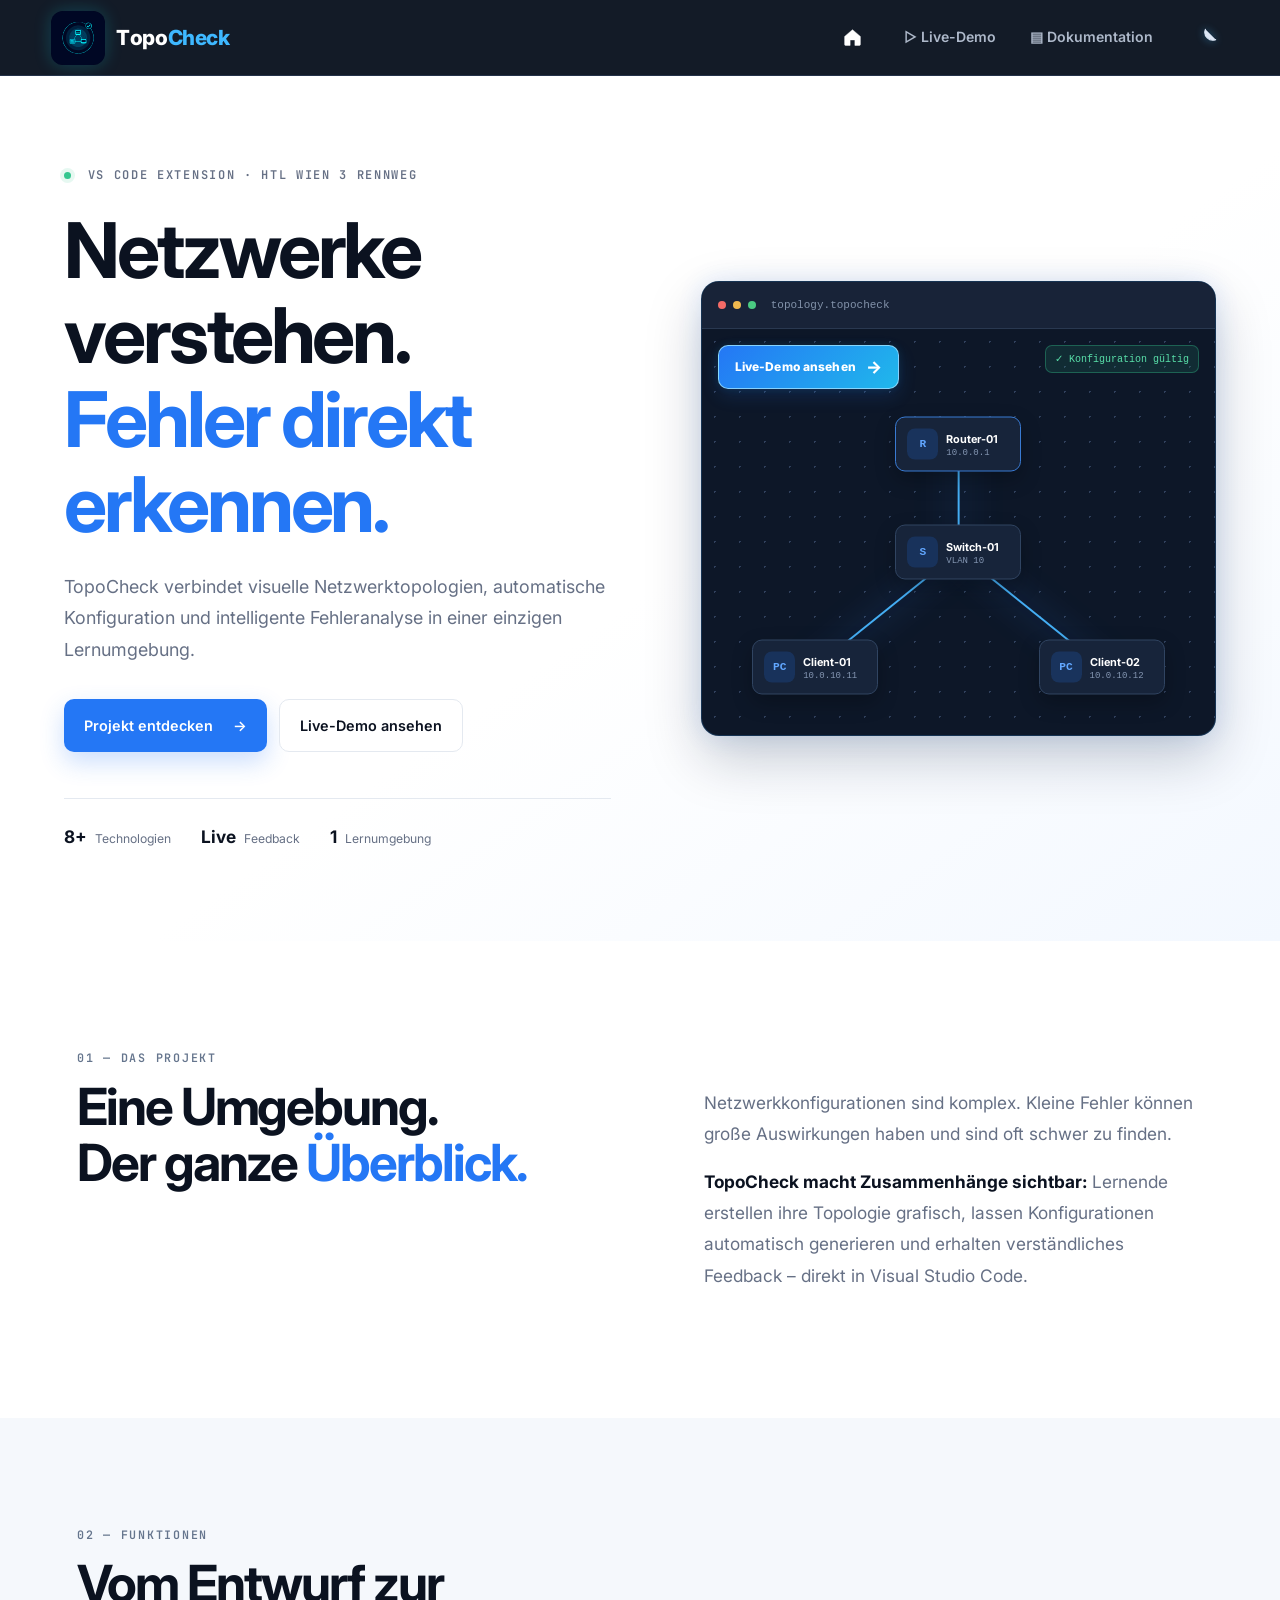
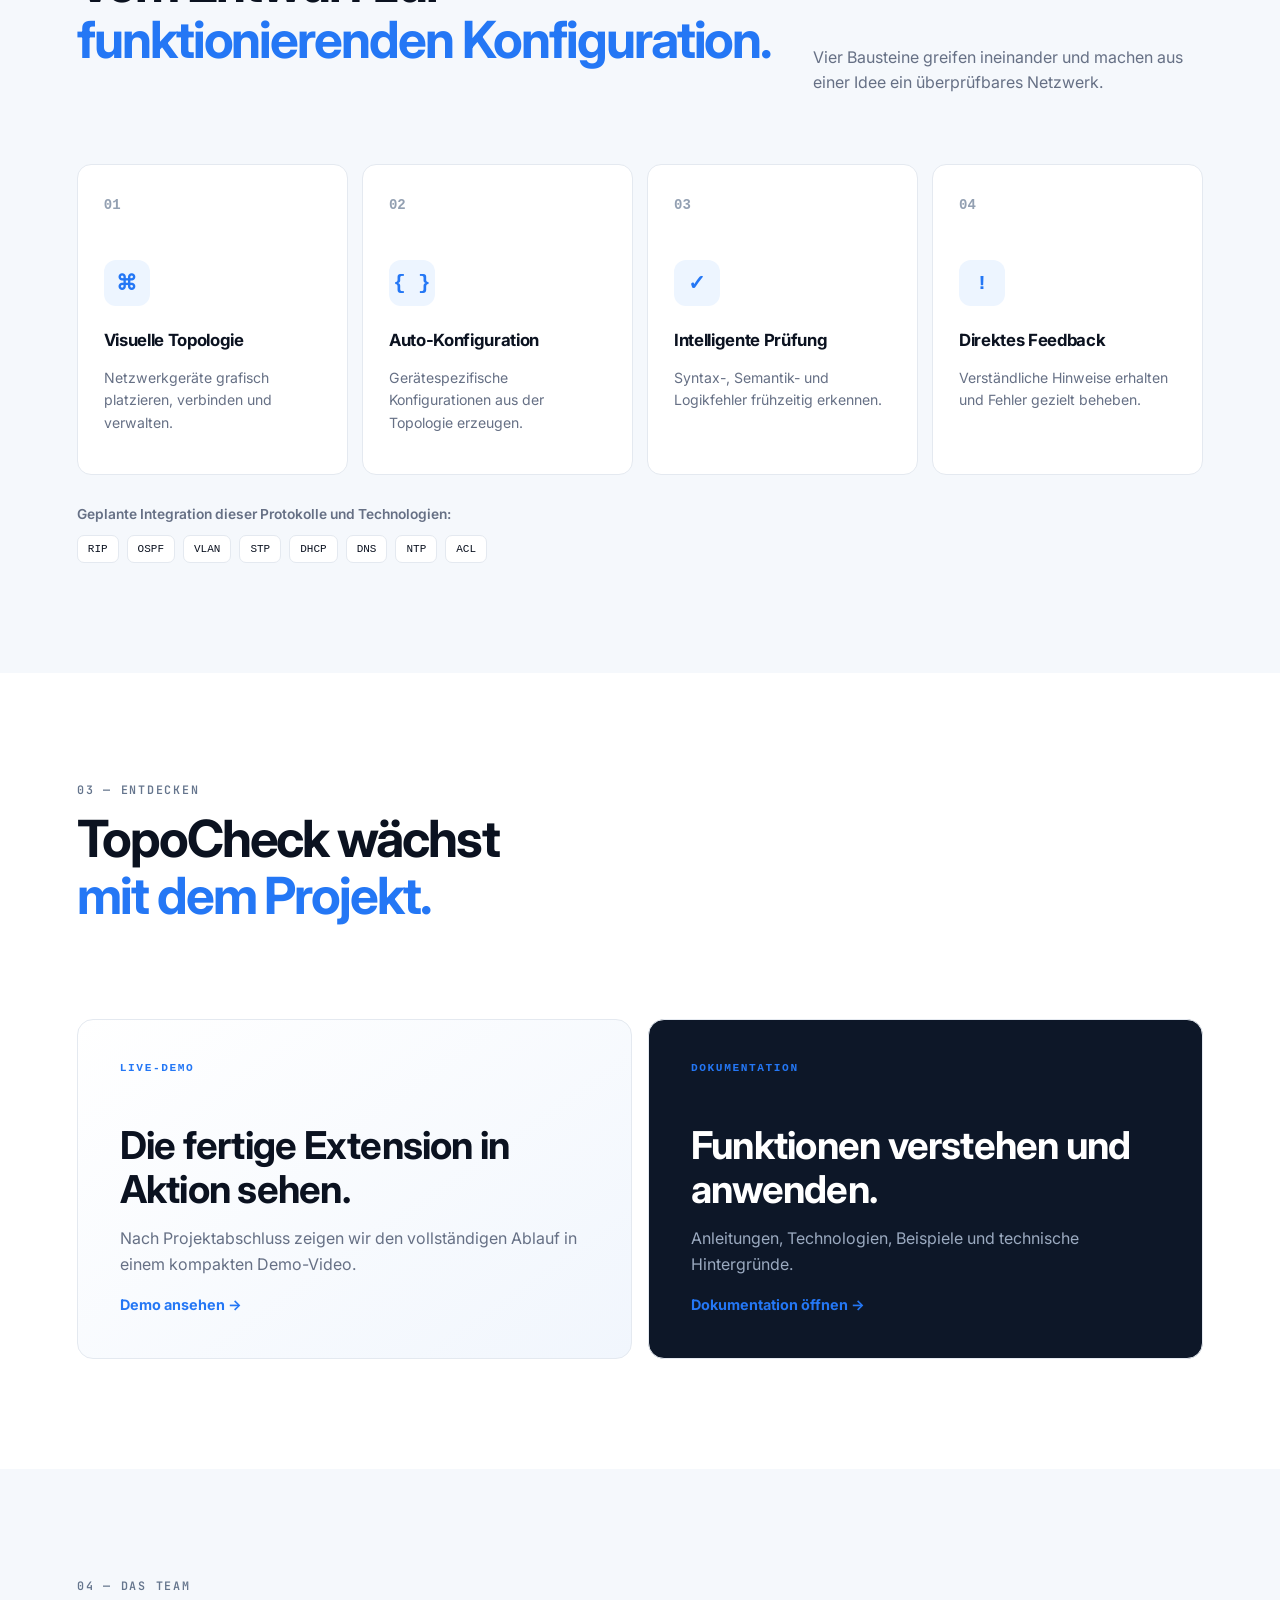
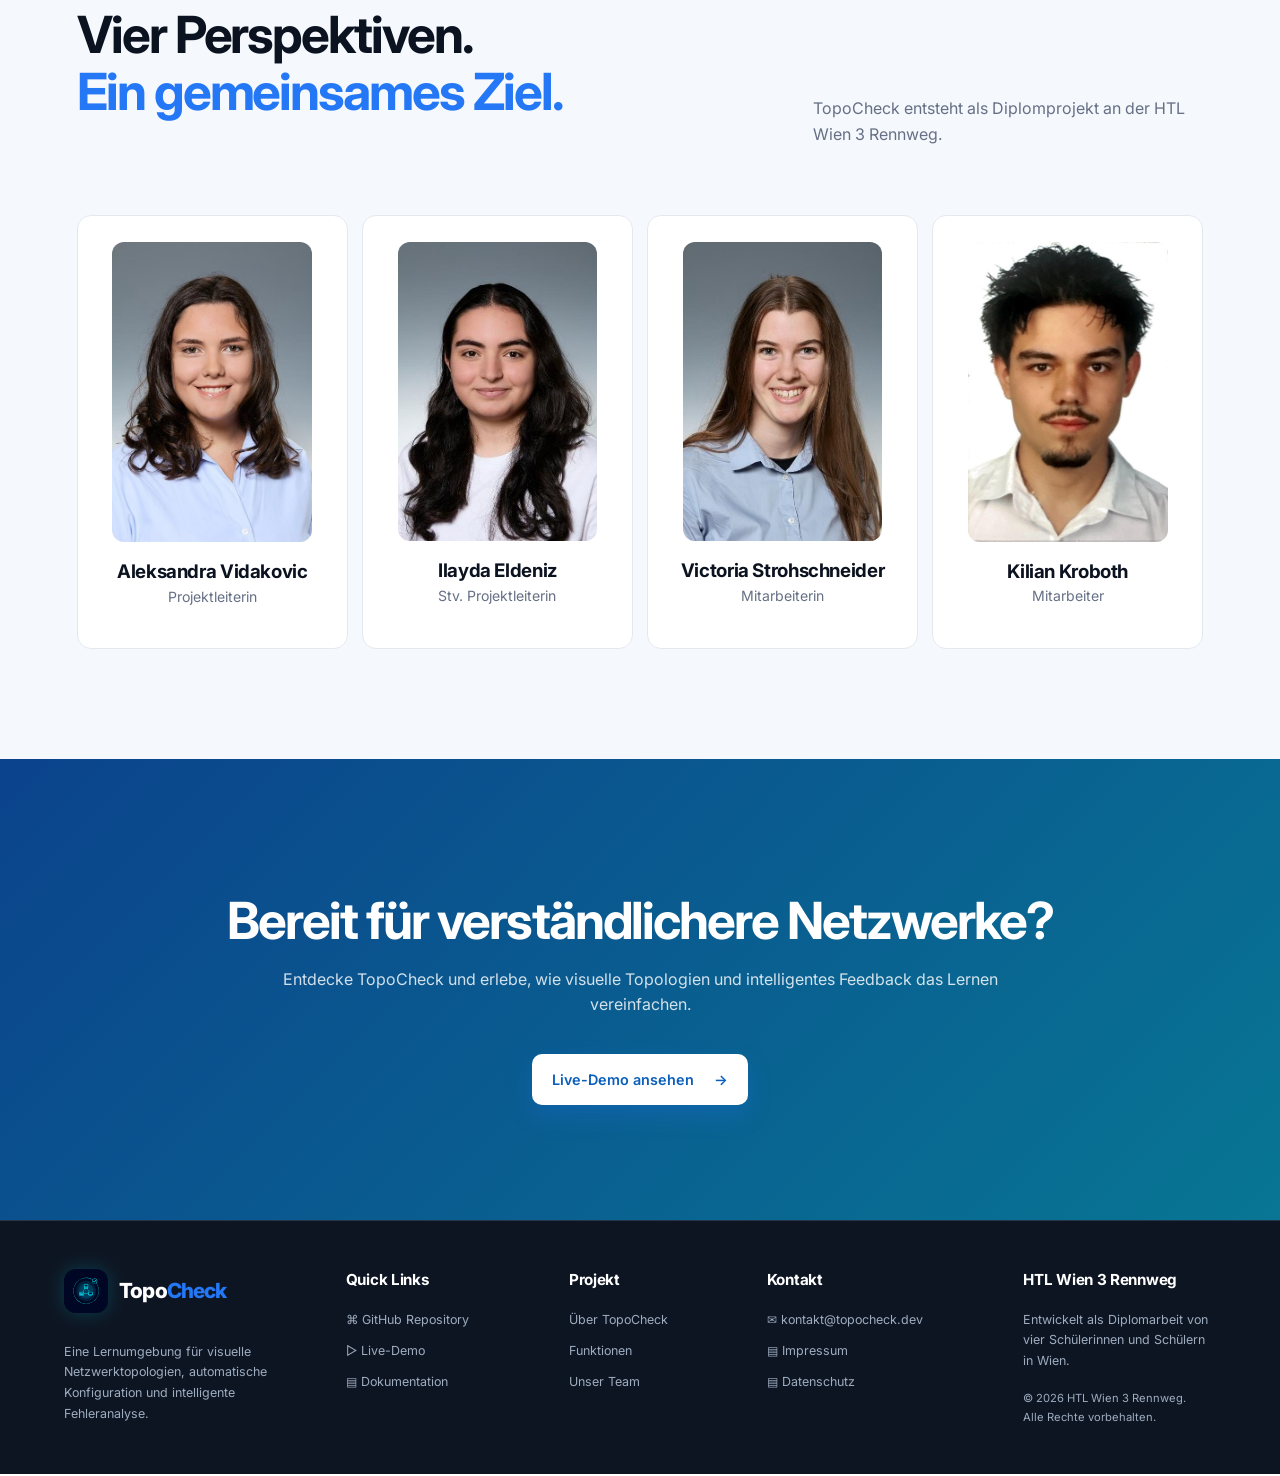
==== index.html @ 133012dd "Fix live demo text and page layout" ====
<!doctype html>
<html lang="de">

<head>
    <meta charset="utf-8">

    <meta name="viewport" content="width=device-width, initial-scale=1">

    <meta name="description"
        content="TopoCheck verbindet visuelle Netzwerktopologien, automatische Konfiguration und intelligente Fehleranalyse.">

    <title>TopoCheck | Netzwerke verstehen</title>

    <link rel="icon" href="assets/images/logo/TopoCheck_Logo_mitHintergrund.svg" type="image/svg+xml">

    <!-- Schriftarten -->
    <link rel="preconnect" href="https://fonts.googleapis.com">

    <link rel="preconnect" href="https://fonts.gstatic.com" crossorigin>

    <link
        href="https://fonts.googleapis.com/css2?family=Inter:wght@400;500;600;700;800&family=JetBrains+Mono:wght@400;500;600&display=swap"
        rel="stylesheet">

    <!-- Stylesheets -->
    <link rel="stylesheet" href="assets/css/base.css?v=20260817-5">

    <link rel="stylesheet" href="assets/css/components.css?v=20260817-3">

    <link rel="stylesheet" href="assets/css/home.css?v=20260817-18">

    <link rel="stylesheet" href="assets/css/animations.css?v=20260816-4">

    <link rel="stylesheet" href="assets/css/responsive.css?v=20260816-3">

    <!-- JavaScript -->
    <script src="assets/js/main.js?v=20260817-3" defer></script>

    <script src="assets/js/animations.js" defer></script>
</head>

<body>
    <header class="site-header"><a class="brand" href="./" aria-label="TopoCheck Startseite"><img
                class="brand-logo" src="assets/images/logo/TopoCheck_Logo_mitHintergrund.svg" alt=""><span class="brand-text"><span>T</span><span>o</span><span>p</span><span>o</span><span>C</span><span>h</span><span>e</span><span>c</span><span>k</span></span></a><button
            class="menu-button" type="button" aria-label="Navigation öffnen" aria-expanded="false"
            aria-controls="main-navigation"><span></span><span></span><span></span></button>
        <nav class="main-nav" id="main-navigation"><a class="nav-home active" href="./" aria-label="Startseite" title="Startseite"><svg viewBox="0 0 24 24" aria-hidden="true"><path d="M3 10.8 12 3l9 7.8v9.1a1.1 1.1 0 0 1-1.1 1.1h-5.2v-6.2H9.3V21H4.1A1.1 1.1 0 0 1 3 19.9Z"></path></svg></a><a href="playground/">▷ Live-Demo</a><a
                href="docs/">▤ Dokumentation</a></nav>
    </header>
    <main>
        <section class="hero" id="start">
            <div class="hero-copy reveal">
                <p class="eyebrow"><span></span> VS CODE EXTENSION · HTL WIEN 3 RENNWEG</p>
                <h1>Netzwerke verstehen.<br><em>Fehler direkt erkennen.</em></h1>
                <p class="lead">TopoCheck verbindet visuelle Netzwerktopologien, automatische Konfiguration und
                    intelligente Fehleranalyse in einer einzigen Lernumgebung.</p>
                <div class="button-row"><a class="button primary" href="#projekt">Projekt entdecken <span>→</span></a><a
                        class="button secondary" href="playground/">Live-Demo ansehen</a></div>
                <div class="hero-stats"><span><b>8+</b> Technologien</span><span><b>Live</b>
                        Feedback</span><span><b>1</b> Lernumgebung</span></div>
            </div>
            <div class="topology-window reveal" aria-label="Vorschau der TopoCheck Extension">
                <div class="window-bar"><i></i><i></i><i></i><span>topology.topocheck</span></div>
                <div class="topology-canvas">
                    <a class="preview-playground" href="playground/">Live-Demo ansehen <span>→</span></a>
                    <div class="topology-graph">
                        <svg class="topology-wires" viewBox="0 0 100 100" preserveAspectRatio="none" aria-hidden="true">
                            <line x1="50" y1="18" x2="50" y2="50"></line>
                            <line x1="50" y1="50" x2="20" y2="84"></line>
                            <line x1="50" y1="50" x2="80" y2="84"></line>
                        </svg>
                        <div class="device router"><b>R</b><span>Router-01<small>10.0.0.1</small></span></div>
                        <div class="device switch"><b>S</b><span>Switch-01<small>VLAN 10</small></span></div>
                        <div class="device client client-a"><b>PC</b><span>Client-01<small>10.0.10.11</small></span></div>
                        <div class="device client client-b"><b>PC</b><span>Client-02<small>10.0.10.12</small></span></div>
                    </div>
                    <span class="valid-badge">✓ Konfiguration gültig</span>
                </div>
            </div>
        </section>
        <section class="section intro" id="projekt">
            <div class="reveal">
                <p class="section-label">01 — DAS PROJEKT</p>
                <h2>Eine Umgebung.<br>Der ganze <em>Überblick.</em></h2>
            </div>
            <div class="intro-copy reveal">
                <p>Netzwerkkonfigurationen sind komplex. Kleine Fehler können große Auswirkungen haben und sind oft
                    schwer zu finden.</p>
                <p><strong>TopoCheck macht Zusammenhänge sichtbar:</strong> Lernende erstellen ihre Topologie grafisch,
                    lassen Konfigurationen automatisch generieren und erhalten verständliches Feedback – direkt in
                    Visual Studio Code.</p>
            </div>
        </section>
        <section class="section soft" id="funktionen">
            <div class="section-heading reveal">
                <div>
                    <p class="section-label">02 — FUNKTIONEN</p>
                    <h2>Vom Entwurf zur<br><em>funktionierenden Konfiguration.</em></h2>
                </div>
                <p>Vier Bausteine greifen ineinander und machen aus einer Idee ein überprüfbares Netzwerk.</p>
            </div>
            <div class="feature-grid">
                <article class="feature-card reveal"><span>01</span><i>⌘</i>
                    <h3>Visuelle Topologie</h3>
                    <p>Netzwerkgeräte grafisch platzieren, verbinden und verwalten.</p>
                </article>
                <article class="feature-card reveal"><span>02</span><i>{ }</i>
                    <h3>Auto-Konfiguration</h3>
                    <p>Gerätespezifische Konfigurationen aus der Topologie erzeugen.</p>
                </article>
                <article class="feature-card reveal"><span>03</span><i>✓</i>
                    <h3>Intelligente Prüfung</h3>
                    <p>Syntax-, Semantik- und Logikfehler frühzeitig erkennen.</p>
                </article>
                <article class="feature-card reveal"><span>04</span><i>!</i>
                    <h3>Direktes Feedback</h3>
                    <p>Verständliche Hinweise erhalten und Fehler gezielt beheben.</p>
                </article>
            </div>
            <p class="technology-note reveal">Geplante Integration dieser Protokolle und Technologien:</p>
            <div class="technology-row reveal">
                <span>RIP</span><span>OSPF</span><span>VLAN</span><span>STP</span><span>DHCP</span><span>DNS</span><span>NTP</span><span>ACL</span>
            </div>
        </section>
        <section class="section paths">
            <div class="section-heading reveal">
                <div>
                    <p class="section-label">03 — ENTDECKEN</p>
                    <h2>TopoCheck wächst<br><em>mit dem Projekt.</em></h2>
                </div>
            </div>
            <div class="path-grid"><a class="path-card reveal" href="playground/"><span>LIVE-DEMO</span>
                    <h3>Die fertige Extension in Aktion sehen.</h3>
                    <p>Nach Projektabschluss zeigen wir den vollständigen Ablauf in einem kompakten Demo-Video.</p><b>Demo ansehen
                        →</b>
                </a><a class="path-card dark reveal" href="docs/"><span>DOKUMENTATION</span>
                    <h3>Funktionen verstehen und anwenden.</h3>
                    <p>Anleitungen, Technologien, Beispiele und technische Hintergründe.</p><b>Dokumentation öffnen
                        →</b>
                </a></div>
        </section>
        <section class="section soft" id="team">
            <div class="section-heading reveal">
                <div>
                    <p class="section-label">04 — DAS TEAM</p>
                    <h2>Vier Perspektiven.<br><em>Ein gemeinsames Ziel.</em></h2>
                </div>
                <p>TopoCheck entsteht als Diplomprojekt an der HTL Wien 3 Rennweg.</p>
            </div>
            <div class="team-grid">
                <article class="team-card reveal">
                    <img class="team-photo" src="assets/images/team/Aleksandra.jpg" alt="Aleksandra Vidakovic">
                    <h3>Aleksandra Vidakovic</h3>
                    <p>Projektleiterin</p>
                </article>
                <article class="team-card reveal">
                    <img class="team-photo" src="assets/images/team/Ilayda.svg" alt="Ilayda Eldeniz">
                    <h3>Ilayda Eldeniz</h3>
                    <p>Stv. Projektleiterin</p>
                </article>
                <article class="team-card reveal">
                    <img class="team-photo" src="assets/images/team/Victoria.svg" alt="Victoria Strohschneider">
                    <h3>Victoria Strohschneider</h3>
                    <p>Mitarbeiterin</p>
                </article>
                <article class="team-card reveal">
                    <img class="team-photo" src="assets/images/team/Kilian.jpg" alt="Kilian Kroboth">
                    <h3>Kilian Kroboth</h3>
                    <p>Mitarbeiter</p>
                </article>
            </div>
        </section>
        <section class="contact-section">
            <h2>Bereit für verständlichere Netzwerke?</h2>
            <p>Entdecke TopoCheck und erlebe, wie visuelle Topologien und intelligentes Feedback das Lernen vereinfachen.</p>
            <a class="button primary" href="playground/">Live-Demo ansehen <span>→</span></a>
        </section>
    </main>
    <footer class="site-footer">
        <div class="footer-column footer-about"><a class="brand" href="./"><img class="brand-logo"
                    src="assets/images/logo/TopoCheck_Logo_mitHintergrund.svg" alt=""><span>Topo<em>Check</em></span></a>
            <p>Eine Lernumgebung für visuelle Netzwerktopologien, automatische Konfiguration und intelligente Fehleranalyse.</p>
        </div>
        <div class="footer-column"><h3>Quick Links</h3><a href="https://github.com/TopoCheck/TopoCheck-Extension" target="_blank" rel="noopener noreferrer">⌘ GitHub Repository</a><a
                href="playground/">▷ Live-Demo</a><a href="docs/">▤ Dokumentation</a></div>
        <div class="footer-column"><h3>Projekt</h3><a href="#projekt">Über TopoCheck</a><a href="#funktionen">Funktionen</a><a
                href="#team">Unser Team</a></div>
        <div class="footer-column"><h3>Kontakt</h3><a href="mailto:kontakt@topocheck.dev">✉ kontakt@topocheck.dev</a><a
                href="impressum/">▤ Impressum</a><a href="datenschutz/">▤ Datenschutz</a></div>
        <div class="footer-column"><h3>HTL Wien 3 Rennweg</h3><p>Entwickelt als Diplomarbeit von vier Schülerinnen und Schülern in Wien.</p><p
                class="copyright">© <span data-current-year>2026</span> HTL Wien 3 Rennweg.<br>Alle Rechte vorbehalten.</p></div>
    </footer>
</body>

</html>
---- assets/css/base.css ----
:root {
    /* Schriftarten */
    --font-main: "Inter", Arial, Helvetica, sans-serif;
    --font-code: "JetBrains Mono", Consolas, monospace;

    /* Farben */
    --ink: #0b1220;
    --muted: #667085;
    --line: #e4e9f0;

    --blue: #2477f5;
    --blue-dark: #125fd3;
    --cyan: #54d6e8;
    --green: #35c68f;

    --white: #ffffff;
    --soft: #f5f8fc;
    --navy: #0d1728;

    --surface: #ffffff;
    --surface-secondary: #f5f8fc;

    --header-background: rgba(255, 255, 255, 0.92);

    /* Layout */
    --shadow: 0 24px 70px rgba(25, 46, 80, 0.16);
    --radius: 16px;
    --max: 1220px;
}

/* Dunkelmodus */

[data-theme="dark"] {
    color-scheme: dark;

    --ink: #edf3fc;
    --muted: #a2afc2;
    --line: #29374c;

    --blue: #5a9cff;
    --blue-dark: #3182f6;
    --cyan: #62dbea;
    --green: #50d5a2;

    --white: #0b1321;
    --soft: #111b2b;
    --navy: #080e19;

    --surface: #101a2a;
    --surface-secondary: #111b2b;

    --header-background: rgba(11, 19, 33, 0.92);

    --shadow: 0 24px 70px rgba(0, 0, 0, 0.35);
}

/* Allgemeine Einstellungen */

* {
    box-sizing: border-box;
}

html {
    scroll-behavior: smooth;
    scroll-padding-top: 90px;
}

body {
    margin: 0;

    color: var(--ink);
    background: var(--white);

    font-family: var(--font-main);
    font-size: 16px;
    font-weight: 400;
    line-height: 1.6;

    transition:
        color 0.25s ease,
        background-color 0.25s ease;
}

a {
    color: inherit;
    text-decoration: none;
}

button,
input,
select,
textarea {
    font-family: var(--font-main);
}

button {
    color: inherit;
}

img {
    display: block;
    max-width: 100%;
}

/* Überschriften */

h1,
h2,
h3,
h4,
h5,
h6 {
    margin-top: 0;

    font-family: var(--font-main);
    font-weight: 700;
    line-height: 1.1;
    letter-spacing: -0.04em;
}

h1 {
    font-size: clamp(3rem, 6vw, 5.2rem);
}

h2 {
    font-size: clamp(2.25rem, 4vw, 3.9rem);
}

h3 {
    letter-spacing: -0.02em;
}

h1 em,
h2 em,
.brand em {
    color: var(--blue);
    font-style: normal;
}

/* Absätze */

p {
    margin-top: 0;
}

/* Technische Schrift */

code,
pre,
kbd,
samp,
.eyebrow,
.section-label,
.panel-label,
.window-bar,
.valid-badge,
.technology-row span,
.device small,
.demo-node small,
.added-node small {
    font-family: var(--font-code);
}

code {
    font-size: 0.9em;
    font-weight: 500;
}

pre {
    font-family: var(--font-code);
    font-size: 0.85rem;
    font-weight: 400;
    line-height: 1.7;
    tab-size: 4;
}

pre code {
    font: inherit;
}

/* Allgemeine Seitenbereiche */

.section {
    padding: 110px max(6vw, 24px);
}

.soft {
    background: var(--soft);
}

/* Kleine Beschriftungen */

.section-label,
.panel-label {
    color: #65758d;

    font-family: var(--font-code);
    font-size: 0.73rem;
    font-weight: 600;
    line-height: 1.3;
    letter-spacing: 0.15em;
}

.eyebrow {
    font-family: var(--font-code);
    font-size: 0.75rem;
    font-weight: 600;
    letter-spacing: 0.14em;
}

.muted {
    color: var(--muted);
}

/* Textauswahl */

::selection {
    color: #0b1220;
    background: #cfe3ff;
}

/* Tastaturfokus */

:focus-visible {
    outline: 3px solid rgba(36, 119, 245, 0.32);
    outline-offset: 3px;
}

/* Dunkelmodus: Homepage */

[data-theme="dark"] .hero {
    background:
        linear-gradient(145deg,
            #0b1321 55%,
            #101d31);
}

[data-theme="dark"] .feature-card,
[data-theme="dark"] .team-card,
[data-theme="dark"] .button.secondary,
[data-theme="dark"] .technology-row span {
    background: var(--surface);
    border-color: var(--line);
}

[data-theme="dark"] .feature-card:hover,
[data-theme="dark"] .team-card:hover {
    box-shadow: 0 18px 40px rgba(0, 0, 0, 0.28);
}

[data-theme="dark"] .feature-card i {
    color: var(--blue);
    background: rgba(90, 156, 255, 0.12);
}

[data-theme="dark"] .path-card:not(.dark) {
    background:
        linear-gradient(145deg,
            #101a2a,
            #142238);

    border-color: var(--line);
}

[data-theme="dark"] .team-card div {
    color: #76adff;

    background:
        linear-gradient(145deg,
            #172a43,
            #1c3658);
}

/* Dunkelmodus: Playground */

[data-theme="dark"] .subpage {
    background: #0b1321;
}

[data-theme="dark"] .roadmap {
    background: #0b1321;
}

[data-theme="dark"] .roadmap-grid article {
    background: #111b2b;
}

/* Dunkelmodus: Dokumentation */

[data-theme="dark"] .docs-page {
    background: #0b1321;
}

[data-theme="dark"] .docs-sidebar nav a {
    color: var(--muted);
}

[data-theme="dark"] .docs-sidebar nav a:hover,
[data-theme="dark"] .docs-sidebar nav a.active {
    color: var(--blue);
    background: rgba(90, 156, 255, 0.12);
}

[data-theme="dark"] .docs-search input {
    color: var(--ink);
    background: var(--surface);
    border-color: var(--line);
}

[data-theme="dark"] .info-box {
    background: #111d30;
}

[data-theme="dark"] .doc-tags span {
    background: var(--surface);
    border-color: var(--line);
}

[data-theme="dark"] .no-results {
    background: var(--surface-secondary);
}

[data-theme="dark"] .docs-status {
    color: #f9cb69;
    background: rgba(249, 203, 105, 0.12);
}

/* Bewegungen reduzieren */

@media (prefers-reduced-motion: reduce) {
    html {
        scroll-behavior: auto;
    }

    body {
        transition: none;
    }

}
---- assets/css/components.css ----
/* Header */

.site-header {
    position: sticky;
    top: 0;
    z-index: 50;

    display: grid;
    grid-template-columns: 1fr auto auto;
    align-items: center;
    column-gap: 32px;

    height: 76px;
    padding: 0 max(4vw, 20px);

    color: #f3f7fc;
    background: rgba(10, 18, 31, 0.96);
    border-bottom: 1px solid #243249;

    backdrop-filter: blur(16px);

    transition:
        background-color 0.25s ease,
        border-color 0.25s ease;
}

/* Logo */

.brand {
    display: flex;
    align-items: center;
    justify-self: start;
    gap: 11px;

    font-family: var(--font-main);
    font-size: 1.3rem;
    font-weight: 800;
    letter-spacing: -0.04em;
}

.brand-logo {
    width: 44px;
    height: 44px;
    object-fit: contain;
    border-radius: 12px;
    image-rendering: auto;
    filter: contrast(1.12) saturate(1.12);
    box-shadow: 0 0 18px rgba(25, 210, 238, .2);
}

.site-header .brand-logo {
    width: 54px;
    height: 54px;
}

.site-header .brand-text {
    display: flex;
    gap: .02em;
}

.site-header .brand-text > span {
    display: inline-block;
    color: #ffffff;
    animation: brand-float 6s ease-in-out infinite;
}

.site-header .brand-text > span:nth-child(n + 5) {
    color: #3eb8ff;
}

.site-header .brand-text > span:nth-child(2) { animation-delay: .3s; }
.site-header .brand-text > span:nth-child(3) { animation-delay: .6s; }
.site-header .brand-text > span:nth-child(4) { animation-delay: .9s; }
.site-header .brand-text > span:nth-child(5) { animation-delay: 1.2s; }
.site-header .brand-text > span:nth-child(6) { animation-delay: 1.5s; }
.site-header .brand-text > span:nth-child(7) { animation-delay: 1.8s; }
.site-header .brand-text > span:nth-child(8) { animation-delay: 2.1s; }
.site-header .brand-text > span:nth-child(9) { animation-delay: 2.4s; }

@keyframes brand-float {
    0%, 100% { transform: translateY(0); }
    50% { transform: translateY(-10px); }
}

/* Hauptnavigation */

.main-nav {
    display: flex;
    align-items: center;
    justify-content: flex-end;
    gap: 30px;

    font-family: var(--font-main);
    font-size: 0.88rem;
    font-weight: 600;
}

.main-nav a {
    display: inline-flex;
    align-items: center;
    gap: 7px;

    padding: 9px 2px;

    color: #aeb9ca;
    white-space: nowrap;

    transition: color 0.2s ease;
}

.main-nav a:hover,
.main-nav a.active {
    color: #ffffff;
}

.main-nav .nav-home {
    padding: 9px;
}

.nav-home svg {
    width: 21px;
    height: 21px;
    fill: currentColor;
    stroke: currentColor;
    stroke-width: 0.5;
}

.main-nav .nav-contact {
    padding: 9px 16px;

    border: 1px solid var(--line);
    border-radius: 9px;

    transition:
        color 0.2s ease,
        border-color 0.2s ease,
        background-color 0.2s ease;
}

.main-nav .nav-contact:hover {
    color: var(--blue);
    background: rgba(36, 119, 245, 0.06);
    border-color: var(--blue);
}

/* Hell-/Dunkelmodus-Schalter */

.theme-toggle {
    display: grid;
    place-items: center;
    justify-self: start;

    width: 42px;
    height: 42px;
    padding: 0;

    color: #dce6f5;
    background: transparent;

    border: 0;
    border-radius: 10px;

    cursor: pointer;

    transition:
        color 0.2s ease,
        background-color 0.2s ease,
        border-color 0.2s ease,
        transform 0.2s ease;
}

.theme-toggle:hover {
    color: var(--blue);
    border-color: var(--blue);

    transform: translateY(-1px);
}

.theme-toggle svg {
    width: 20px;
    height: 20px;

    fill: none;
    stroke: currentColor;
    stroke-width: 1.8;
    stroke-linecap: round;
    stroke-linejoin: round;
}

.theme-toggle .moon-icon {
    display: block;
    width: 23px;
    height: 23px;
    fill: currentColor;
    stroke: currentColor;
    stroke-width: 1.2;
    filter: drop-shadow(0 0 4px rgba(62, 184, 255, 0.45));
}

.theme-toggle .sun-icon {
    display: none;
}

[data-theme="dark"] .theme-toggle .moon-icon {
    display: none;
}

[data-theme="dark"] .theme-toggle .sun-icon {
    display: block;
}

/* Mobiler Menübutton */

.menu-button {
    display: none;

    width: 42px;
    height: 42px;
    padding: 0;

    background: var(--surface);
    border: 1px solid var(--line);
    border-radius: 9px;

    cursor: pointer;

    place-content: center;
    gap: 4px;
}

.menu-button span {
    display: block;

    width: 18px;
    height: 2px;

    background: var(--ink);
    border-radius: 2px;
}

/* Buttons */

.button-row {
    display: flex;
    flex-wrap: wrap;
    gap: 12px;
}

.button {
    display: inline-flex;
    align-items: center;
    justify-content: center;
    gap: 20px;

    padding: 14px 20px;

    border-radius: 10px;

    font-family: var(--font-main);
    font-size: 0.9rem;
    font-weight: 600;

    transition:
        color 0.2s ease,
        background-color 0.2s ease,
        border-color 0.2s ease,
        transform 0.2s ease,
        box-shadow 0.2s ease;
}

.button.primary {
    color: #ffffff;
    background: var(--blue);

    box-shadow:
        0 10px 25px rgba(36, 119, 245, 0.24);
}

.button.primary:hover {
    background: var(--blue-dark);
    transform: translateY(-2px);
}

.button.secondary {
    color: var(--ink);
    background: var(--surface);

    border: 1px solid var(--line);
}

.button.secondary:hover {
    color: var(--blue);
    border-color: var(--blue);

    transform: translateY(-2px);
}

/* Bereichsüberschriften */

.section-heading {
    display: flex;
    align-items: end;
    justify-content: space-between;
    gap: 40px;

    max-width: var(--max);
    margin: 0 auto 54px;
}

.section-heading>p {
    max-width: 390px;
    margin-bottom: 14px;

    color: var(--muted);
}

/* Unterseiten-Header */

.page-hero {
    max-width: 1250px;
    padding: 90px max(7vw, 24px) 60px;
}

.page-hero h1 {
    margin: 20px 0;
}

.page-hero>p:last-child {
    max-width: 1000px;

    color: var(--muted);

    font-size: 1.15rem;
    line-height: 1.75;
}

.legal-content {
    max-width: 820px;
    padding: 0 max(7vw, 24px) 110px;
}

.legal-content h2 {
    margin: 42px 0 12px;
    font-size: 1.5rem;
}

.legal-content p {
    color: var(--muted);
    line-height: 1.8;
}

.legal-content a {
    color: var(--blue);
    font-weight: 600;
}

/* Kleine technische Überschrift */

.eyebrow {
    color: var(--muted);

    font-family: var(--font-code);
    font-size: 0.75rem;
    font-weight: 600;
    letter-spacing: 0.14em;
}

.eyebrow span {
    display: inline-block;

    width: 7px;
    height: 7px;
    margin-right: 8px;

    background: var(--green);
    border-radius: 50%;

    box-shadow:
        0 0 0 4px rgba(53, 198, 143, 0.12);
}

/* Footer */

.site-footer {
    display: grid;
    grid-template-columns: 1.3fr .95fr .8fr 1.15fr 1.15fr;
    align-items: start;
    gap: clamp(28px, 5vw, 72px);

    padding: 48px max(5vw, 24px);

    color: #9eacbf;
    background: #0d1522;

    border-top: 1px solid #26354a;

    font-family: var(--font-main);
    font-size: 0.78rem;

    transition:
        color 0.25s ease,
        background-color 0.25s ease,
        border-color 0.25s ease;
}

.site-footer .brand {
    color: #ffffff;
    margin-bottom: 18px;
}

.footer-column {
    display: flex;
    flex-direction: column;
    align-items: flex-start;
    gap: 11px;
}

.footer-column h3 {
    margin: 3px 0 10px;
    color: #ffffff;
    font-size: .95rem;
}

.footer-column p {
    margin: 0;
    line-height: 1.65;
}

.footer-column a:not(.brand) {
    color: #9eacbf;
    transition: color .2s ease;
}

.footer-column a:not(.brand):hover {
    color: #61b5ff;
}

.footer-about p {
    max-width: 310px;
}

.footer-column .copyright {
    margin-top: 7px;
    font-size: .7rem;
}

/* Tablet und mobile Navigation */

@media (max-width: 950px) {
    .site-header {
        display: flex;
        gap: 10px;

        height: 68px;
    }

    .brand {
        order: 1;

        justify-self: auto;
        margin-right: auto;
    }

    .theme-toggle {
        order: 2;

        justify-self: auto;

        width: 40px;
        height: 40px;
    }

    .menu-button {
        order: 3;

        display: grid;
    }

    .main-nav {
        position: absolute;
        top: 67px;
        right: 18px;
        left: 18px;

        order: 4;

        display: none;
        flex-direction: column;
        align-items: stretch;
        gap: 2px;

        padding: 12px;

        background: var(--surface);
        border: 1px solid var(--line);
        border-radius: 12px;

        box-shadow: var(--shadow);
    }

    .main-nav.open {
        display: flex;
    }

    .main-nav a {
        padding: 11px 12px;
    }

    .main-nav .nav-contact {
        padding: 11px 12px;
    }

    .section-heading {
        flex-direction: column;
        align-items: flex-start;
    }
}

/* Smartphone */

@media (max-width: 620px) {
    .page-hero {
        padding:
            68px 22px 38px;
    }

    .button-row {
        flex-direction: column;
    }

    .button {
        width: 100%;
    }

    .site-footer {
        grid-template-columns: 1fr;
        gap: 34px;
    }

    .site-footer .brand {
        justify-content: flex-start;
        margin-right: 0;
    }
}

/* Kleine Smartphones */

@media (max-width: 420px) {
    .site-header {
        padding-right: 14px;
        padding-left: 14px;
    }

    .brand {
        font-size: 1.1rem;
    }

    .brand-logo {
        width: 34px;
        height: 34px;
    }

    .site-header .brand-logo {
        width: 42px;
        height: 42px;
    }

    .theme-toggle,
    .menu-button {
        width: 38px;
        height: 38px;
    }
}

/* Reduzierte Animationen */

@media (prefers-reduced-motion: reduce) {

    .button,
    .theme-toggle,
    .main-nav a,
    .site-header,
    .site-footer {
        transition: none;
    }

    .site-header .brand-text > span {
        animation: none;
    }
}
---- assets/css/home.css ----
.hero {
    min-height: 700px;
    padding: 90px max(5vw, 24px);
    display: grid;
    grid-template-columns: 1.03fr .97fr;
    align-items: center;
    gap: 7vw;
    background: linear-gradient(145deg, #fff 55%, #f3f8ff)
}

.hero h1 {
    margin: 24px 0
}

.lead {
    font-size: 1.12rem;
    line-height: 1.75;
    color: var(--muted);
    max-width: 610px
}

.hero .button-row {
    margin-top: 34px
}

.hero-stats {
    display: flex;
    gap: 30px;
    margin-top: 46px;
    padding-top: 24px;
    border-top: 1px solid var(--line);
    color: var(--muted);
    font-size: .76rem
}

.hero-stats b {
    color: var(--ink);
    font-size: 1.08rem;
    margin-right: 5px
}

.hero-logo-showcase {
    width: min(100%, 520px);
    justify-self: center;
}

.hero-logo-showcase img {
    display: block;
    width: 100%;
    height: auto;
    border-radius: 28px;
    box-shadow: 0 28px 70px rgba(5, 24, 49, .24);
}

.topology-window {
    height: 455px;
    background: var(--navy);
    border: 1px solid rgba(61, 166, 255, .2);
    border-radius: 18px;
    overflow: hidden;
    box-shadow: 0 22px 55px rgba(5, 24, 49, .22), 0 0 24px rgba(36, 119, 245, .12);
    transform: perspective(1000px) rotateY(-2deg);
    transition: transform .35s ease-in-out, box-shadow .9s ease-in-out, border-color .9s ease-in-out
}

.topology-window.reveal {
    transition: opacity .7s ease, transform .35s ease-in-out, box-shadow .9s ease-in-out, border-color .9s ease-in-out;
}

.topology-window:hover,
.topology-window.reveal.visible:hover {
    border-color: rgba(66, 187, 255, .5);
    box-shadow: 0 30px 75px rgba(5, 24, 49, .3), 0 0 42px rgba(36, 154, 245, .34);
    transform: perspective(1000px) rotateY(0) translateY(-4px)
}

.window-bar {
    height: 47px;
    background: #182338;
    border-bottom: 1px solid #293850;
    display: flex;
    align-items: center;
    gap: 7px;
    padding: 0 16px;
    color: #8292aa;
    font: 11px ui-monospace, monospace
}

.window-bar i {
    width: 8px;
    height: 8px;
    border-radius: 50%;
    background: #f36b67
}

.window-bar i:nth-child(2) {
    background: #f0b94f
}

.window-bar i:nth-child(3) {
    background: #4aca82
}

.window-bar span {
    margin-left: 8px
}

.topology-canvas {
    height: calc(100% - 47px);
    position: relative;
    background-image: radial-gradient(#30405c 1px, transparent 1px);
    background-size: 25px 25px
}

.preview-playground {
    position: absolute;
    top: 16px;
    left: 16px;
    z-index: 4;
    display: inline-flex;
    align-items: center;
    gap: 10px;
    padding: 11px 16px;
    color: #ffffff;
    background: linear-gradient(135deg, #2477f5, #20b8eb);
    border: 1px solid rgba(152, 222, 255, .85);
    border-radius: 10px;
    box-shadow: 0 7px 18px rgba(36, 119, 245, .16), 0 0 8px rgba(32, 184, 235, .1);
    font: 800 12px var(--font-main);
    letter-spacing: .01em;
    transition: transform .35s ease-in-out, box-shadow .9s ease-in-out, filter .9s ease-in-out;
}

.topology-window:hover .preview-playground {
    box-shadow: 0 12px 30px rgba(36, 119, 245, .32), 0 0 18px rgba(32, 184, 235, .24);
    filter: brightness(1.04);
}

.preview-playground:hover {
    color: #ffffff;
    transform: translateY(-2px) scale(1.03);
}

.preview-playground span {
    font-size: 17px;
}

.device {
    position: absolute;
    z-index: 2;
    width: 126px;
    padding: 11px;
    display: flex;
    gap: 8px;
    align-items: center;
    color: white;
    background: #17243a;
    border: 1px solid #304461;
    border-radius: 10px;
    box-shadow: 0 8px 20px rgba(0, 0, 0, .25)
}

.device b {
    width: 31px;
    height: 31px;
    display: grid;
    place-items: center;
    color: #62a7ff;
    background: rgba(36, 119, 245, .18);
    border-radius: 8px;
    font: 700 .7rem ui-monospace, monospace
}

.device span {
    font-size: .68rem;
    font-weight: 700
}

.device small {
    display: block;
    color: #8496b2;
    font: 9px ui-monospace, monospace
}

.topology-graph {
    position: absolute;
    inset: 54px 18px 14px;
    min-height: 0
}

.topology-wires {
    position: absolute;
    inset: 0;
    z-index: 1;
    width: 100%;
    height: 100%;
    overflow: visible;
    pointer-events: none
}

.topology-wires line {
    stroke: #45aef4;
    stroke-width: 2;
    vector-effect: non-scaling-stroke;
    filter: drop-shadow(0 0 4px #3188ff)
}

.router {
    top: 18%;
    left: calc(50% - 63px);
    transform: translateY(-50%);
    border-color: #397ad2
}

.switch {
    top: 50%;
    left: calc(50% - 63px);
    transform: translateY(-50%)
}

.client {
    top: 84%;
    transform: translateY(-50%)
}

.client-a {
    left: calc(20% - 63px)
}

.client-b {
    left: calc(80% - 63px)
}

.valid-badge {
    position: absolute;
    right: 16px;
    top: 16px;
    padding: 7px 9px;
    border: 1px solid rgba(53, 198, 143, .35);
    border-radius: 7px;
    background: rgba(53, 198, 143, .12);
    color: #59dfa9;
    font: 10px ui-monospace, monospace
}

.intro {
    display: grid;
    grid-template-columns: 1fr 1fr;
    gap: 10vw
}

.intro>div {
    max-width: 600px
}

.intro-copy {
    padding-top: 36px
}

.intro-copy p {
    font-size: 1.08rem;
    line-height: 1.8;
    color: var(--muted)
}

.intro-copy strong {
    color: var(--ink)
}

.feature-grid,
.team-grid {
    max-width: var(--max);
    margin: auto;
    display: grid;
    grid-template-columns: repeat(4, 1fr);
    gap: 14px
}

.feature-card,
.team-card {
    background: white;
    border: 1px solid var(--line);
    border-radius: 14px;
    padding: 26px;
    transition: .25s ease
}

.feature-card:hover,
.team-card:hover {
    transform: translateY(-5px);
    box-shadow: 0 18px 40px rgba(25, 46, 80, .1)
}

.feature-card>span {
    font: 700 14px ui-monospace, monospace;
    color: #93a0b2
}

.feature-card i {
    margin: 44px 0 25px;
    width: 46px;
    height: 46px;
    display: grid;
    place-items: center;
    border-radius: 12px;
    background: #edf5ff;
    color: var(--blue);
    font: 700 1.3rem ui-monospace, monospace
}

.feature-card h3 {
    font-size: 1.05rem
}

.feature-card p,
.team-card p {
    color: var(--muted);
    font-size: .88rem
}

.technology-row {
    max-width: var(--max);
    margin: 10px auto 0;
    display: flex;
    gap: 8px;
    flex-wrap: wrap
}

.technology-row span {
    padding: 7px 10px;
    background: white;
    border: 1px solid var(--line);
    border-radius: 7px;
    font: 11px ui-monospace, monospace;
    cursor: default;
    transition: color .45s ease-in-out, background-color .45s ease-in-out, border-color .45s ease-in-out, transform .45s ease-in-out, box-shadow .45s ease-in-out
}

.technology-row span:hover {
    color: var(--blue);
    background: var(--surface);
    border-color: rgba(36, 119, 245, .55);
    box-shadow: 0 10px 24px rgba(36, 119, 245, .14);
    transform: translateY(-4px);
}

.path-grid {
    max-width: var(--max);
    margin: auto;
    display: grid;
    grid-template-columns: 1fr 1fr;
    gap: 16px
}

.path-card {
    min-height: 340px;
    padding: 42px;
    border: 1px solid var(--line);
    border-radius: var(--radius);
    background: linear-gradient(145deg, #fff, #f1f6fd);
    display: flex;
    flex-direction: column;
    align-items: flex-start;
    transition: .25s
}

.path-card.dark {
    background: var(--navy);
    color: #fff
}

.path-card:hover {
    transform: translateY(-5px);
    box-shadow: var(--shadow)
}

.path-card>span {
    font: 700 .7rem ui-monospace, monospace;
    letter-spacing: .14em;
    color: var(--blue)
}

.path-card h3 {
    font-size: clamp(1.7rem, 3vw, 2.7rem);
    line-height: 1.13;
    margin: 50px 0 15px;
    max-width: 530px
}

.path-card p {
    color: var(--muted);
    max-width: 480px
}

.path-card.dark p {
    color: #9baac0
}

.path-card b {
    margin-top: auto;
    color: var(--blue);
    font-size: .9rem
}

.team-card div {
    height: 240px;
    margin-bottom: 20px;
    border-radius: 10px;
    background: linear-gradient(145deg, #e9f2fe, #d9e8fb);
    display: grid;
    place-items: center;
    color: #3d78c7;
    font-size: 2.5rem;
    font-weight: 800
}

.technology-note {
    max-width: var(--max);
    margin: 28px auto 0;
    color: var(--muted);
    font-size: .86rem;
    font-weight: 600;
}

.team-photo {
    display: block;
    width: 92%;
    height: auto;
    margin: 0 auto 20px;
    border-radius: 12px;
}

.team-card h3 {
    margin-bottom: 3px;
    text-align: center
}

.team-card p {
    text-align: center;
}

.contact-section {
    padding: 115px 24px;
    text-align: center;
    background: linear-gradient(135deg, #0b438c, #087694);
    color: #fff
}

.contact-section .section-label {
    color: #8ca0bc
}

.contact-section h2 {
    margin: 18px 0
}

.contact-section>p:not(.section-label) {
    max-width: 720px;
    margin-right: auto;
    margin-left: auto;
    color: rgba(255, 255, 255, .82)
}

.contact-section .button {
    margin-top: 20px;
    color: #0b5fbb;
    background: #fff;
    border-color: #fff
}

.contact-section .button:hover {
    color: #073f72;
    background: #eaf6ff;
    border-color: #ffffff;
    box-shadow: 0 12px 30px rgba(1, 22, 53, .3), 0 0 16px rgba(183, 231, 255, .3);
    filter: brightness(1);
}
---- assets/css/animations.css ----
.reveal {
    opacity: 0;
    transform: translateY(28px);
    transition: opacity .7s ease, transform .7s ease
}

.reveal.visible {
    opacity: 1;
    transform: translateY(0)
}

.reveal-delay {
    transition-delay: .14s
}

/* Einheitlicher, weicher Leuchteffekt für alle Schaltflächen */

.button,
button {
    transition-property: color, background-color, border-color, transform, box-shadow, filter;
    transition-duration: .9s;
    transition-timing-function: ease-in-out;
    transition-delay: 0s;
}

.button:hover,
button:not(:disabled):hover {
    box-shadow: 0 10px 26px rgba(36, 119, 245, .22), 0 0 16px rgba(32, 184, 235, .16);
    filter: brightness(1.025);
}

/* Direkte Hover-Hervorhebung für sekundäre Karten und Auswahlkästchen */

.feature-card,
.team-card,
.path-card,
.device-tool {
    transition-property: color, background-color, border-color, transform, box-shadow, filter;
    transition-duration: .45s;
    transition-timing-function: ease-in-out;
    transition-delay: 0s;
}

.feature-card:hover,
.team-card:hover,
.path-card:hover,
.device-tool:not(:disabled):hover {
    border-color: rgba(36, 119, 245, .5);
    box-shadow: 0 18px 42px rgba(25, 65, 125, .16), 0 0 18px rgba(36, 119, 245, .1);
    filter: brightness(1.025);
    transform: translateY(-5px);
}

@media(prefers-reduced-motion:reduce) {
    html {
        scroll-behavior: auto
    }

    .reveal {
        opacity: 1;
        transform: none;
        transition: none
    }

    .button,
    button,
    .feature-card,
    .team-card,
    .path-card,
    .device-tool,
    .technology-row span {
        transition: none
    }
}
---- assets/css/responsive.css ----
@media(max-width:950px) {
    .menu-button {
        display: grid
    }

    .main-nav {
        display: none;
        position: absolute;
        top: 67px;
        left: auto;
        right: 18px;
        width: max-content;
        max-width: calc(100vw - 36px);
        padding: 12px;
        background: var(--surface);
        border: 1px solid var(--line);
        border-radius: 12px;
        box-shadow: var(--shadow);
        flex-direction: column;
        align-items: stretch;
        gap: 2px
    }

    .main-nav.open {
        display: flex
    }

    .main-nav a,
    .main-nav a.active {
        padding: 11px 12px;
        color: var(--blue)
    }

    .main-nav a.nav-home {
        color: var(--blue);
    }

    .main-nav a.nav-home::after {
        content: "Home";
        margin-left: 7px;
    }

    .hero {
        grid-template-columns: 1fr
    }

    .topology-window,
    .hero-logo-showcase {
        max-width: 680px;
        width: 100%;
        justify-self: center;
        transform: none
    }

    .intro {
        grid-template-columns: 1fr;
        gap: 20px
    }

    .intro-copy {
        padding-top: 0
    }

    .feature-grid,
    .team-grid,
    .roadmap-grid {
        grid-template-columns: 1fr 1fr
    }

    .section-heading {
        align-items: start;
        flex-direction: column
    }

    .path-grid {
        grid-template-columns: 1fr
    }

    .playground-shell {
        grid-template-columns: 150px 1fr;
        grid-template-rows: auto auto auto
    }

    .property-panel {
        grid-column: 1/3;
        border-left: 0;
        border-top: 1px solid #29374e;
        display: grid;
        grid-template-columns: repeat(3, 1fr);
        gap: 12px
    }

    .development-note {
        margin-top: 0
    }

    .output-panel {
        grid-column: 1/3
    }

    .docs-layout {
        grid-template-columns: 220px minmax(0, 1fr);
        gap: 35px
    }

    .site-footer {
        grid-template-columns: repeat(2, 1fr);
        gap: 38px
    }

    .site-footer .brand {
        justify-content: flex-start
    }
}

@media(max-width:620px) {
    .site-header {
        height: 68px
    }

    .section {
        padding: 78px 22px
    }

    .site-footer {
        grid-template-columns: 1fr;
        gap: 34px;
    }

    .hero {
        padding: 65px 22px
    }

    .button-row {
        flex-direction: column
    }

    .hero-stats {
        justify-content: space-between;
        gap: 10px
    }

    .hero-stats span {
        display: flex;
        flex-direction: column
    }

    .topology-window {
        height: 375px
    }

    .hero-logo-showcase {
        max-width: 440px;
    }

    .topology-graph {
        inset-inline: 8px
    }

    .device {
        width: 104px;
        padding: 8px
    }

    .router,
    .switch {
        left: calc(50% - 52px)
    }

    .client-a {
        left: calc(20% - 52px)
    }

    .client-b {
        left: calc(80% - 52px)
    }

    .feature-grid,
    .team-grid,
    .roadmap-grid {
        grid-template-columns: 1fr
    }

    .path-card {
        padding: 30px;
        min-height: 310px
    }

    .page-hero {
        padding: 68px 22px 38px
    }

    .playground-shell {
        margin: 0 12px 70px;
        display: block
    }

    .tool-panel {
        display: grid;
        grid-template-columns: repeat(3, 1fr);
        gap: 7px
    }

    .tool-panel .panel-label,
    .tool-panel .panel-hint {
        grid-column: 1/4
    }

    .device-tool {
        margin: 0;
        justify-content: center
    }

    .workspace {
        min-height: 420px
    }

    .property-panel {
        display: block
    }

    .output-panel {
        min-height: 180px
    }

    .docs-layout {
        display: block;
        padding: 35px 22px 80px
    }

    .docs-sidebar {
        position: static;
        max-height: none;
        padding: 0 0 35px
    }

    .docs-sidebar nav {
        display: grid;
        grid-template-columns: 1fr 1fr
    }

    .docs-sidebar nav p {
        grid-column: 1/3
    }

    .docs-content h2 {
        margin-top: 55px
    }
}
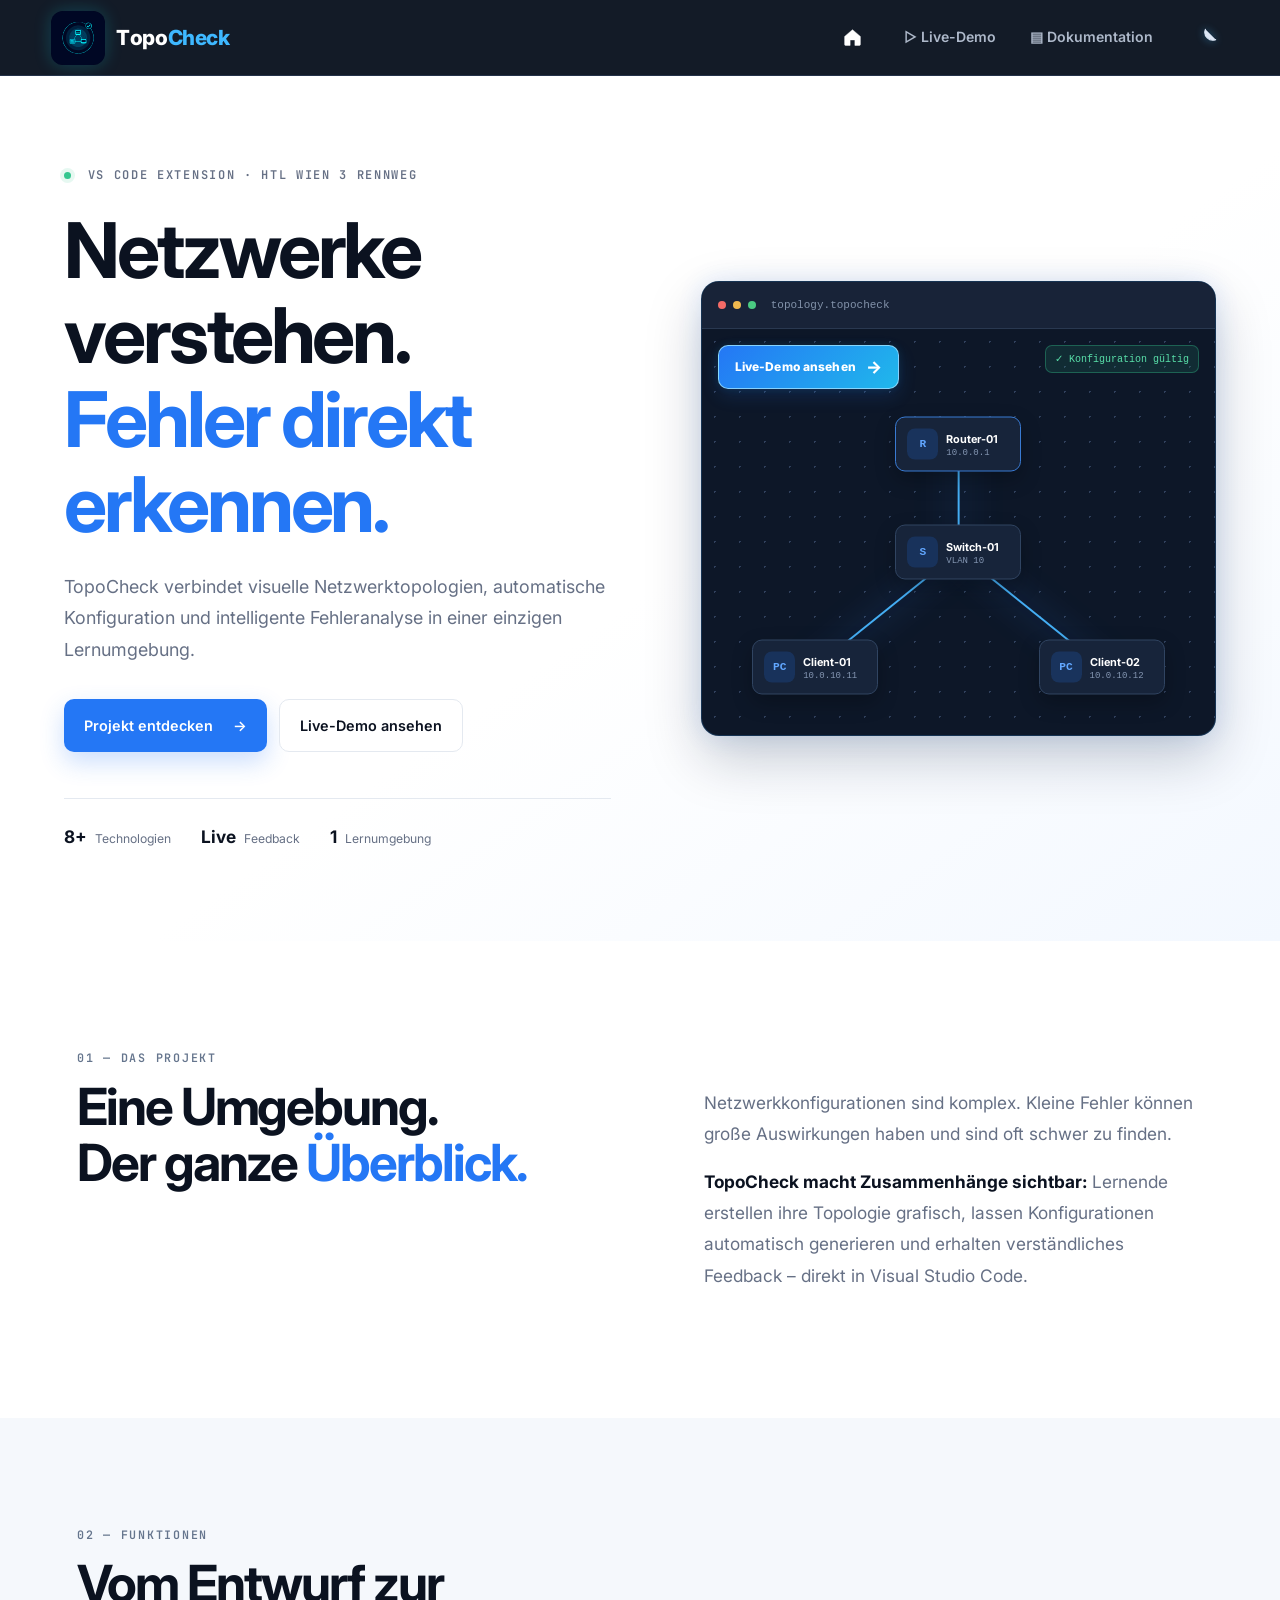
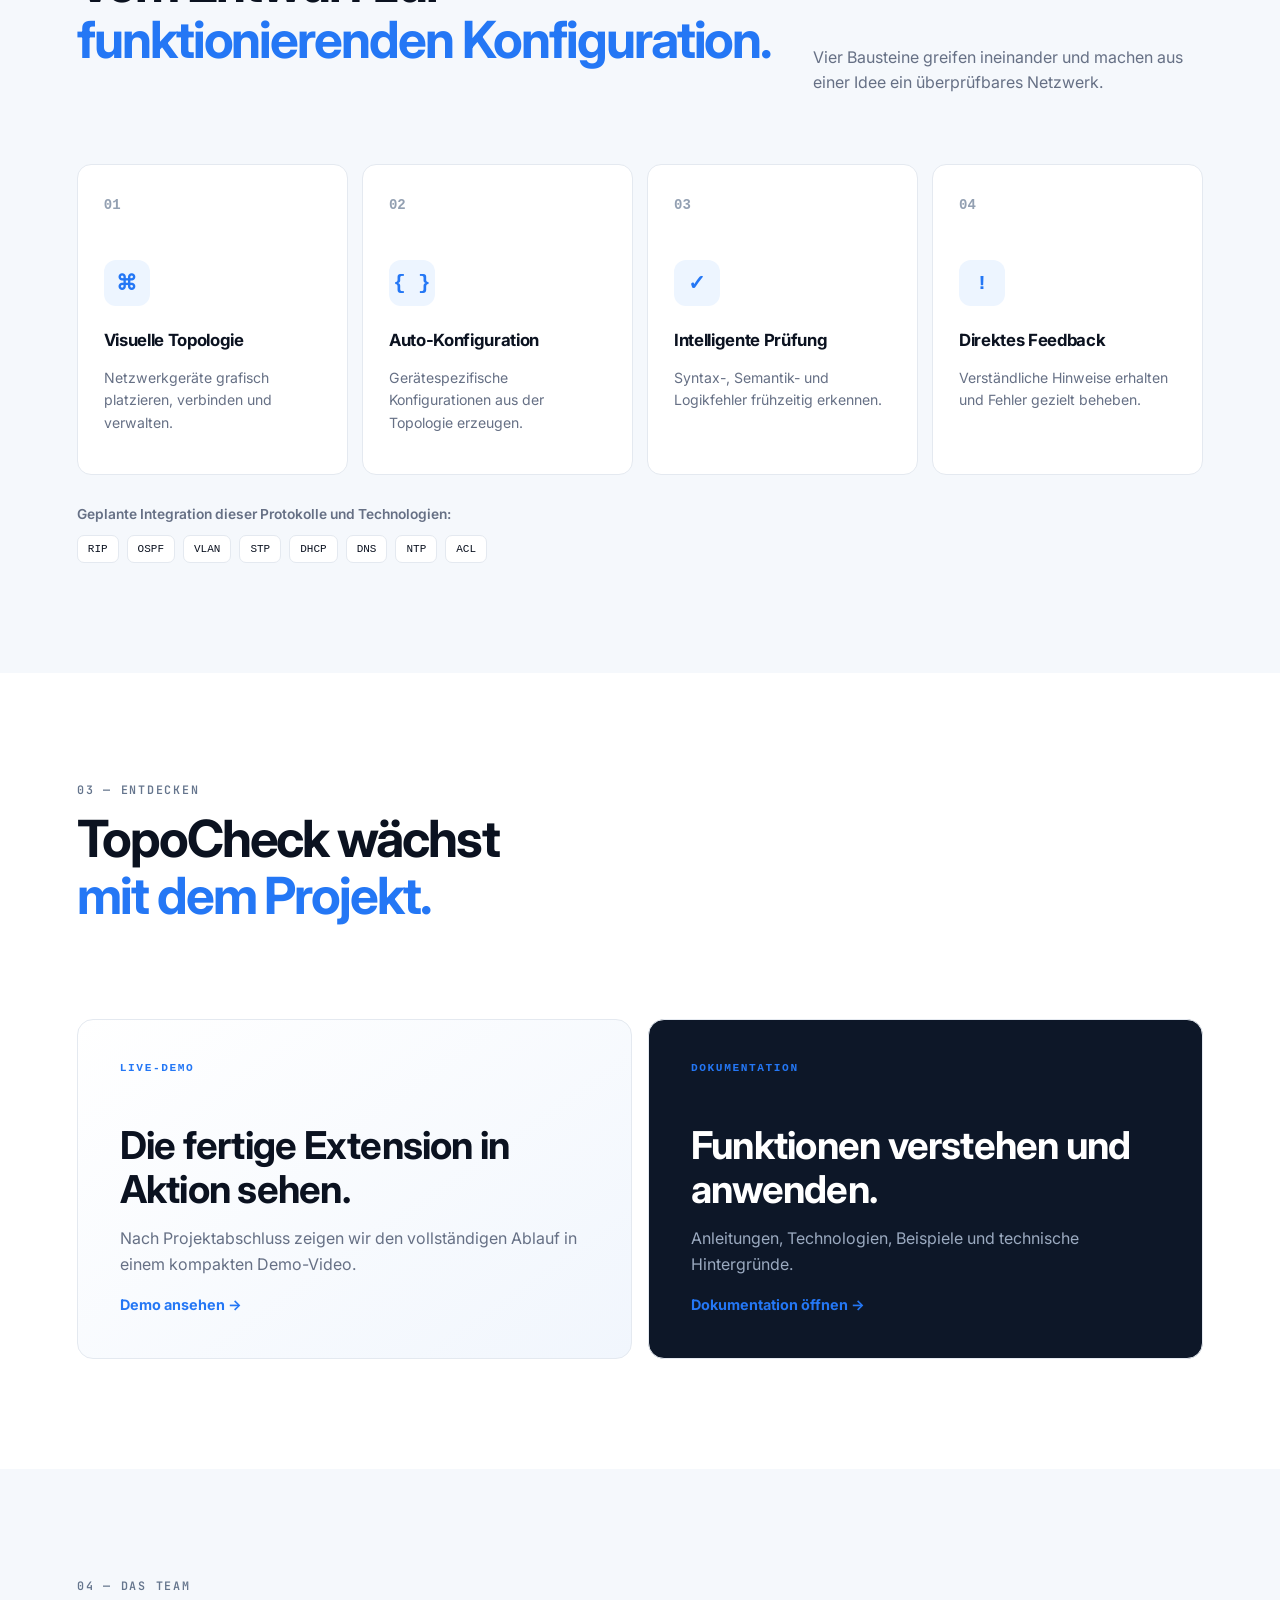
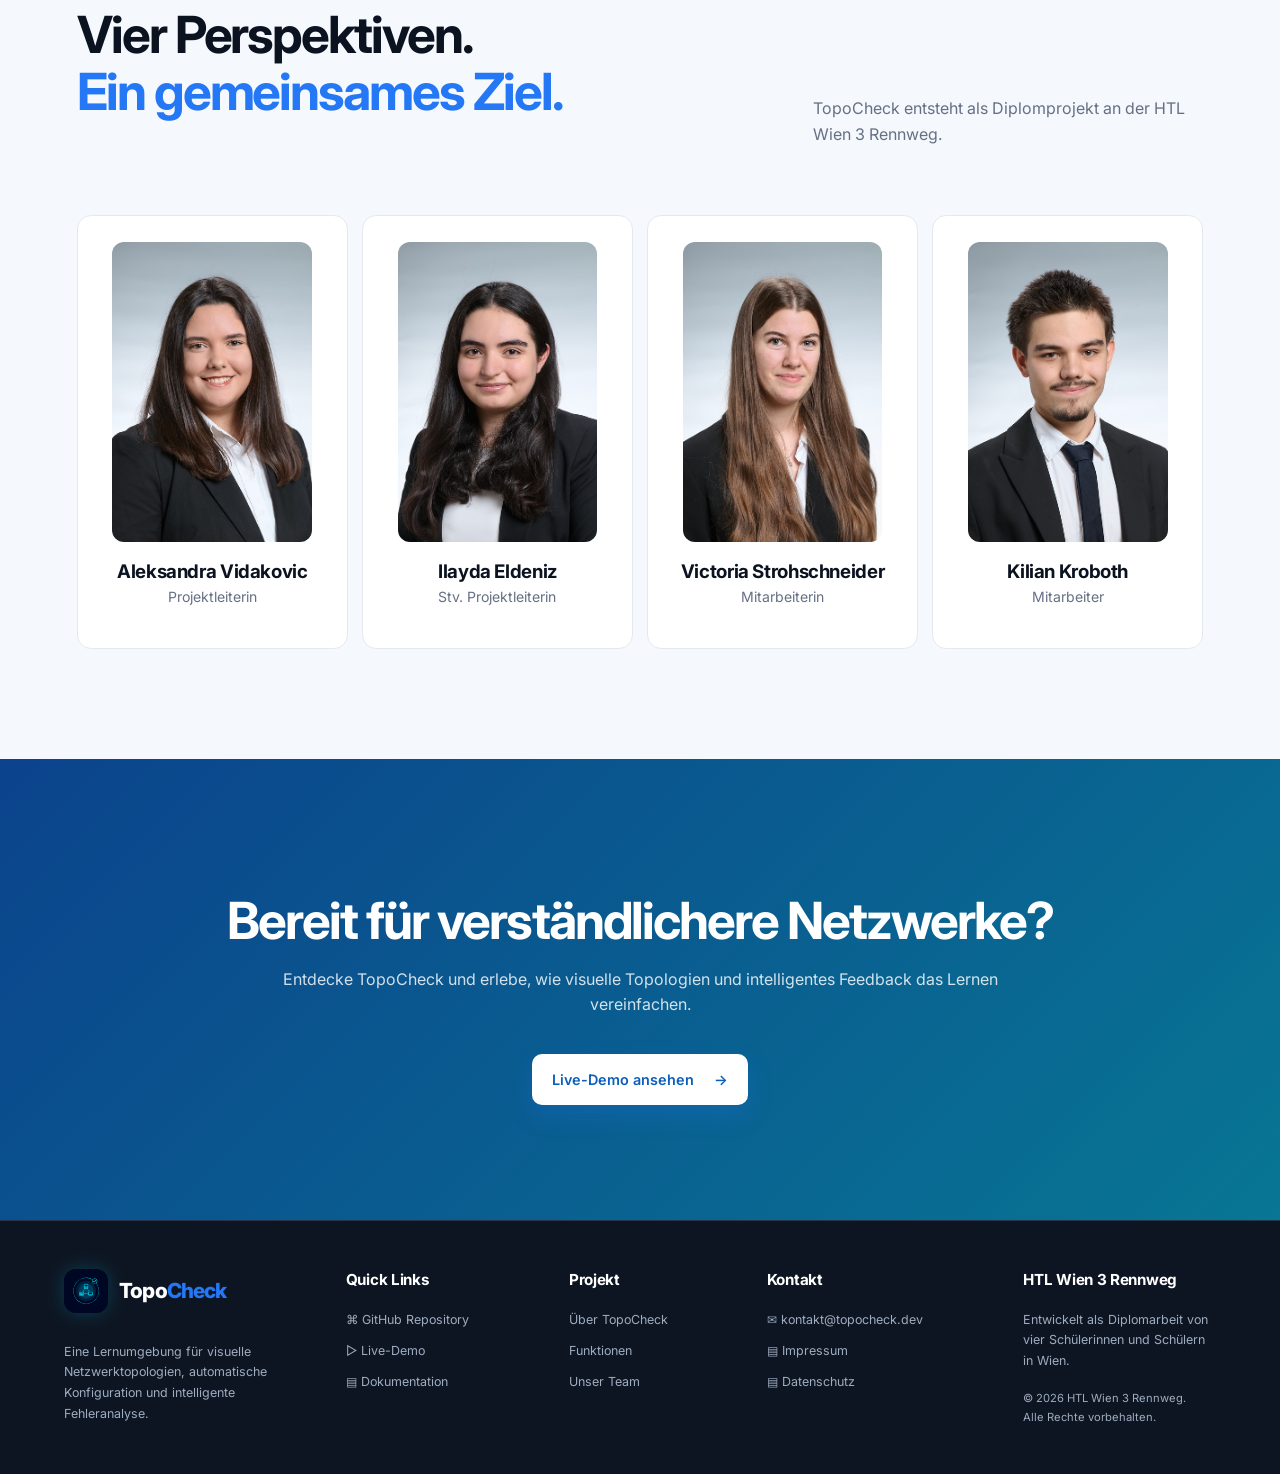
==== commit 0708c675: "Update team portraits" ====
--- a/index.html
+++ b/index.html
@@ -154,12 +154,12 @@
                     <p>Projektleiterin</p>
                 </article>
                 <article class="team-card reveal">
-                    <img class="team-photo" src="assets/images/team/Ilayda.svg" alt="Ilayda Eldeniz">
+                    <img class="team-photo" src="assets/images/team/Ilayda.jpg" alt="Ilayda Eldeniz">
                     <h3>Ilayda Eldeniz</h3>
                     <p>Stv. Projektleiterin</p>
                 </article>
                 <article class="team-card reveal">
-                    <img class="team-photo" src="assets/images/team/Victoria.svg" alt="Victoria Strohschneider">
+                    <img class="team-photo" src="assets/images/team/Victoria.jpg" alt="Victoria Strohschneider">
                     <h3>Victoria Strohschneider</h3>
                     <p>Mitarbeiterin</p>
                 </article>
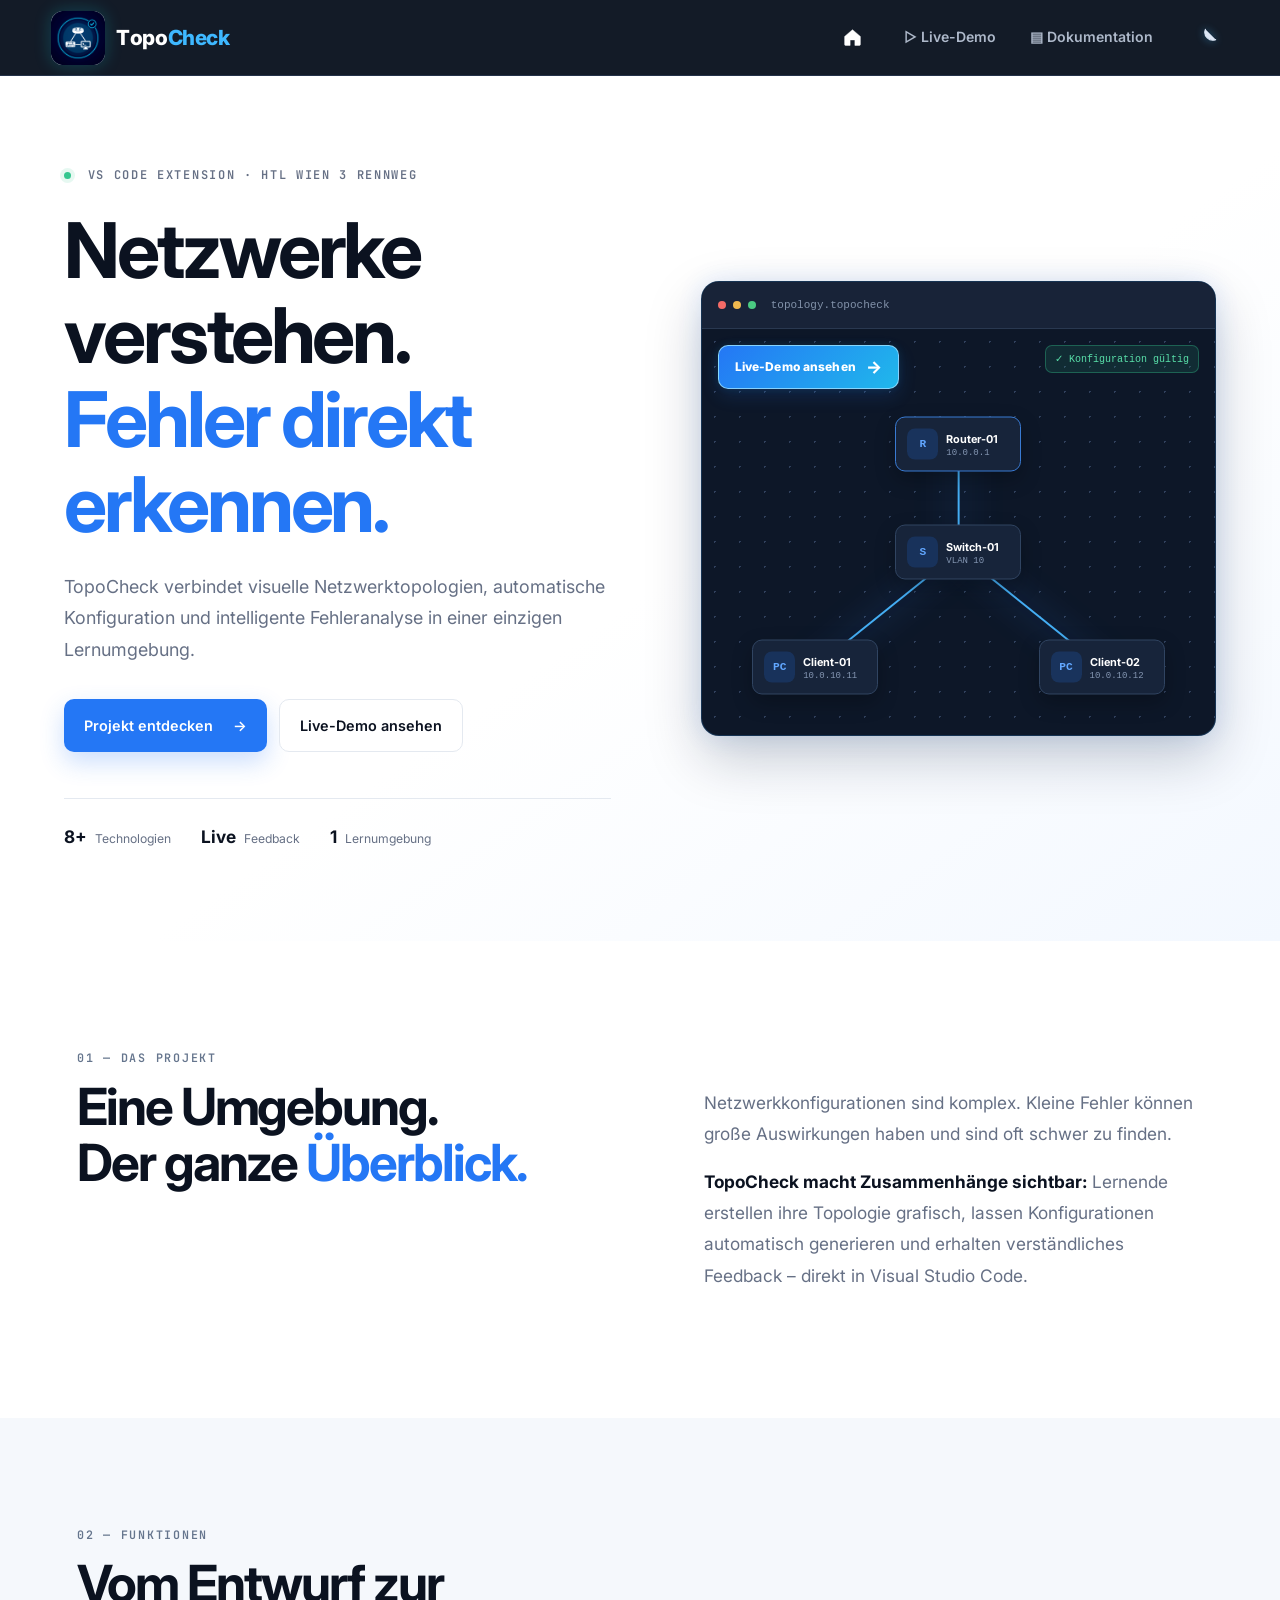
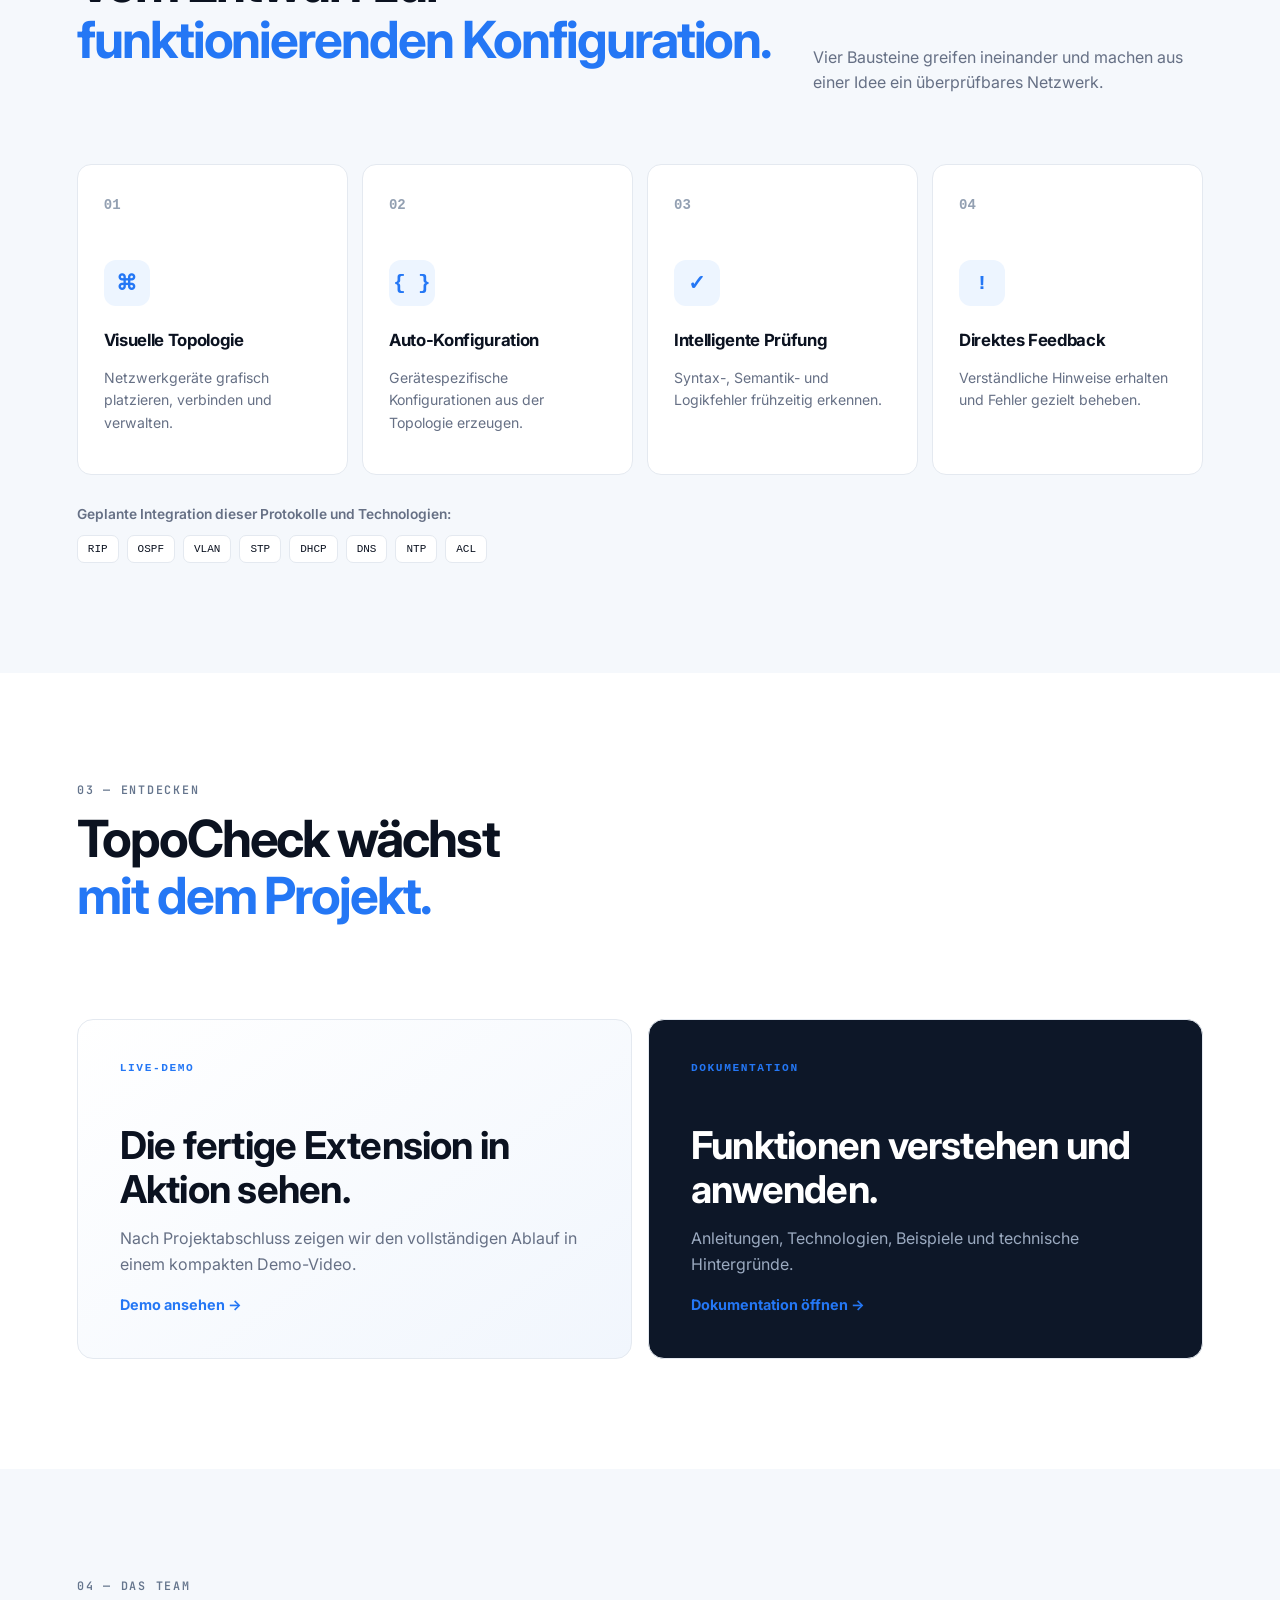
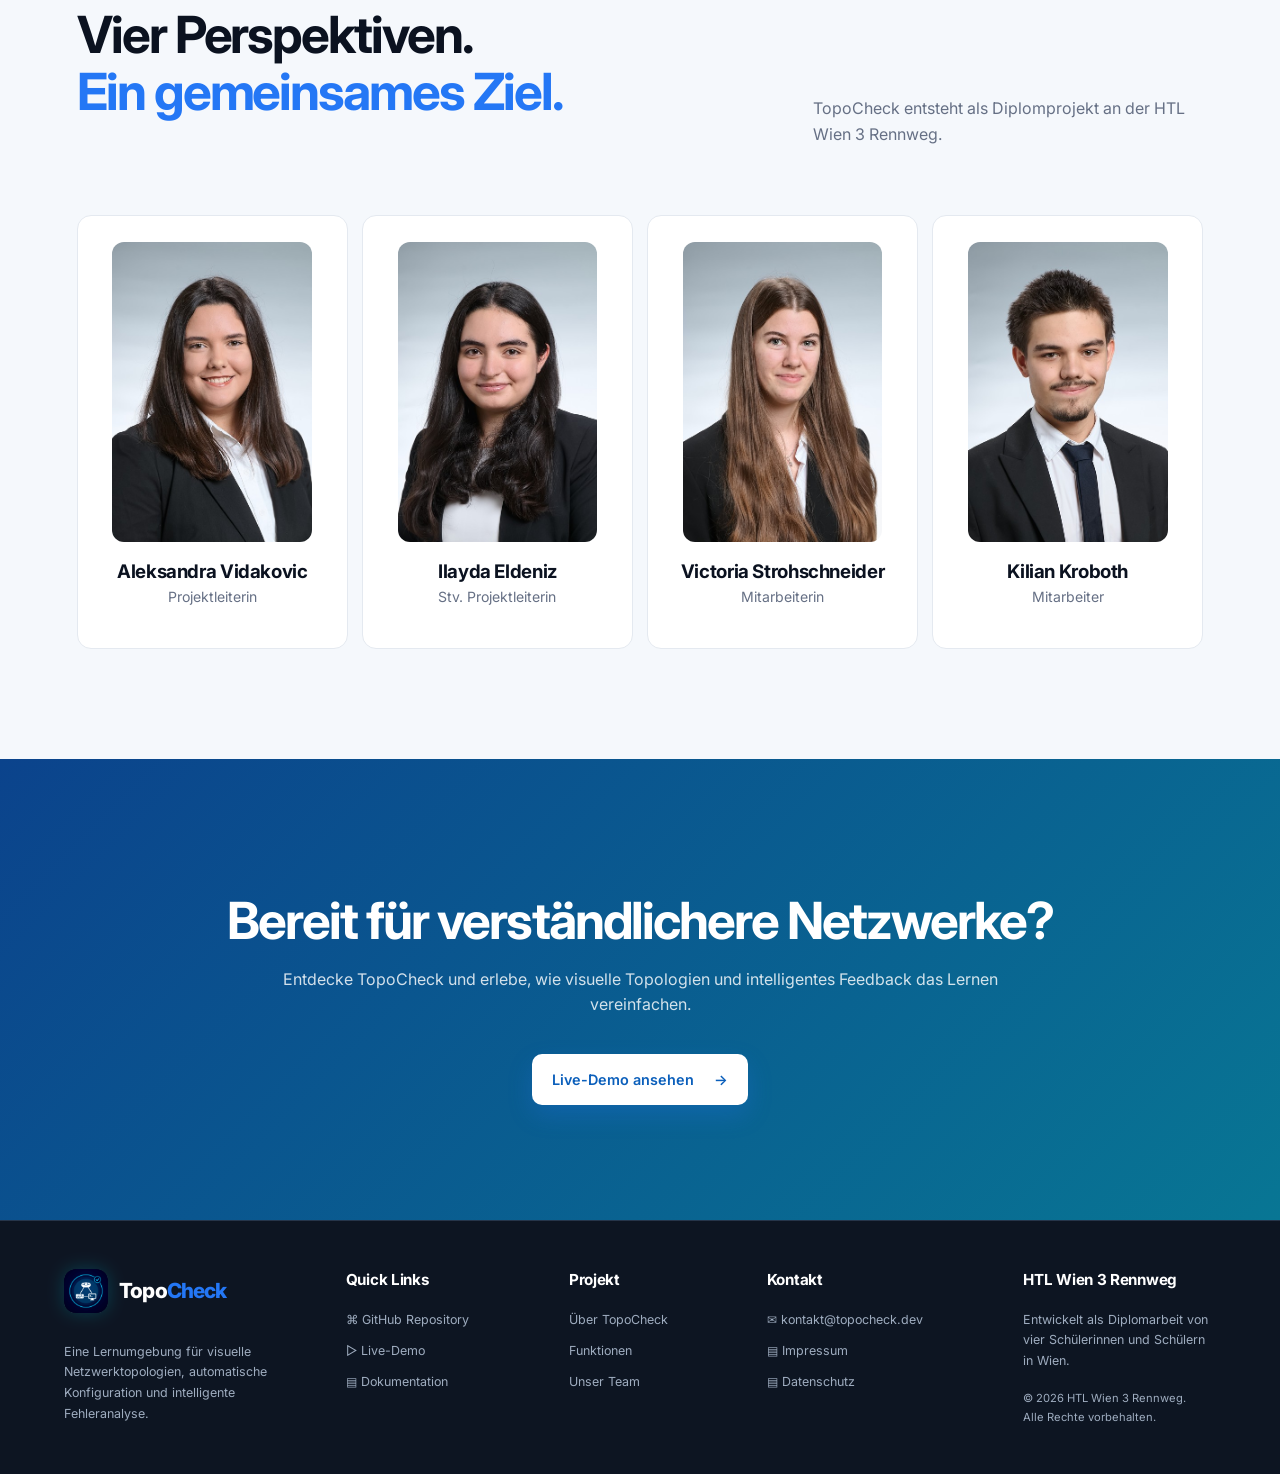
==== commit dd2fc6c4: "Replace website logo" ====
--- a/index.html
+++ b/index.html
@@ -11,7 +11,7 @@
 
     <title>TopoCheck | Netzwerke verstehen</title>
 
-    <link rel="icon" href="assets/images/logo/TopoCheck_Logo_mitHintergrund.svg" type="image/svg+xml">
+    <link rel="icon" href="assets/images/logo/dark_logo.jpeg" type="image/jpeg">
 
     <!-- Schriftarten -->
     <link rel="preconnect" href="https://fonts.googleapis.com">
@@ -41,7 +41,7 @@
 
 <body>
     <header class="site-header"><a class="brand" href="./" aria-label="TopoCheck Startseite"><img
-                class="brand-logo" src="assets/images/logo/TopoCheck_Logo_mitHintergrund.svg" alt=""><span class="brand-text"><span>T</span><span>o</span><span>p</span><span>o</span><span>C</span><span>h</span><span>e</span><span>c</span><span>k</span></span></a><button
+                class="brand-logo" src="assets/images/logo/dark_logo.jpeg" alt=""><span class="brand-text"><span>T</span><span>o</span><span>p</span><span>o</span><span>C</span><span>h</span><span>e</span><span>c</span><span>k</span></span></a><button
             class="menu-button" type="button" aria-label="Navigation öffnen" aria-expanded="false"
             aria-controls="main-navigation"><span></span><span></span><span></span></button>
         <nav class="main-nav" id="main-navigation"><a class="nav-home active" href="./" aria-label="Startseite" title="Startseite"><svg viewBox="0 0 24 24" aria-hidden="true"><path d="M3 10.8 12 3l9 7.8v9.1a1.1 1.1 0 0 1-1.1 1.1h-5.2v-6.2H9.3V21H4.1A1.1 1.1 0 0 1 3 19.9Z"></path></svg></a><a href="playground/">▷ Live-Demo</a><a
@@ -149,7 +149,7 @@
             </div>
             <div class="team-grid">
                 <article class="team-card reveal">
-                    <img class="team-photo" src="assets/images/team/Aleksandra.jpg" alt="Aleksandra Vidakovic">
+                    <img class="team-photo" src="assets/images/team/Aleksandra-portrait.jpg?v=69cac9b" alt="Aleksandra Vidakovic">
                     <h3>Aleksandra Vidakovic</h3>
                     <p>Projektleiterin</p>
                 </article>
@@ -164,7 +164,7 @@
                     <p>Mitarbeiterin</p>
                 </article>
                 <article class="team-card reveal">
-                    <img class="team-photo" src="assets/images/team/Kilian.jpg" alt="Kilian Kroboth">
+                    <img class="team-photo" src="assets/images/team/Kilian-portrait.jpg?v=69cac9b" alt="Kilian Kroboth">
                     <h3>Kilian Kroboth</h3>
                     <p>Mitarbeiter</p>
                 </article>
@@ -178,7 +178,7 @@
     </main>
     <footer class="site-footer">
         <div class="footer-column footer-about"><a class="brand" href="./"><img class="brand-logo"
-                    src="assets/images/logo/TopoCheck_Logo_mitHintergrund.svg" alt=""><span>Topo<em>Check</em></span></a>
+                    src="assets/images/logo/dark_logo.jpeg" alt=""><span>Topo<em>Check</em></span></a>
             <p>Eine Lernumgebung für visuelle Netzwerktopologien, automatische Konfiguration und intelligente Fehleranalyse.</p>
         </div>
         <div class="footer-column"><h3>Quick Links</h3><a href="https://github.com/TopoCheck/TopoCheck-Extension" target="_blank" rel="noopener noreferrer">⌘ GitHub Repository</a><a
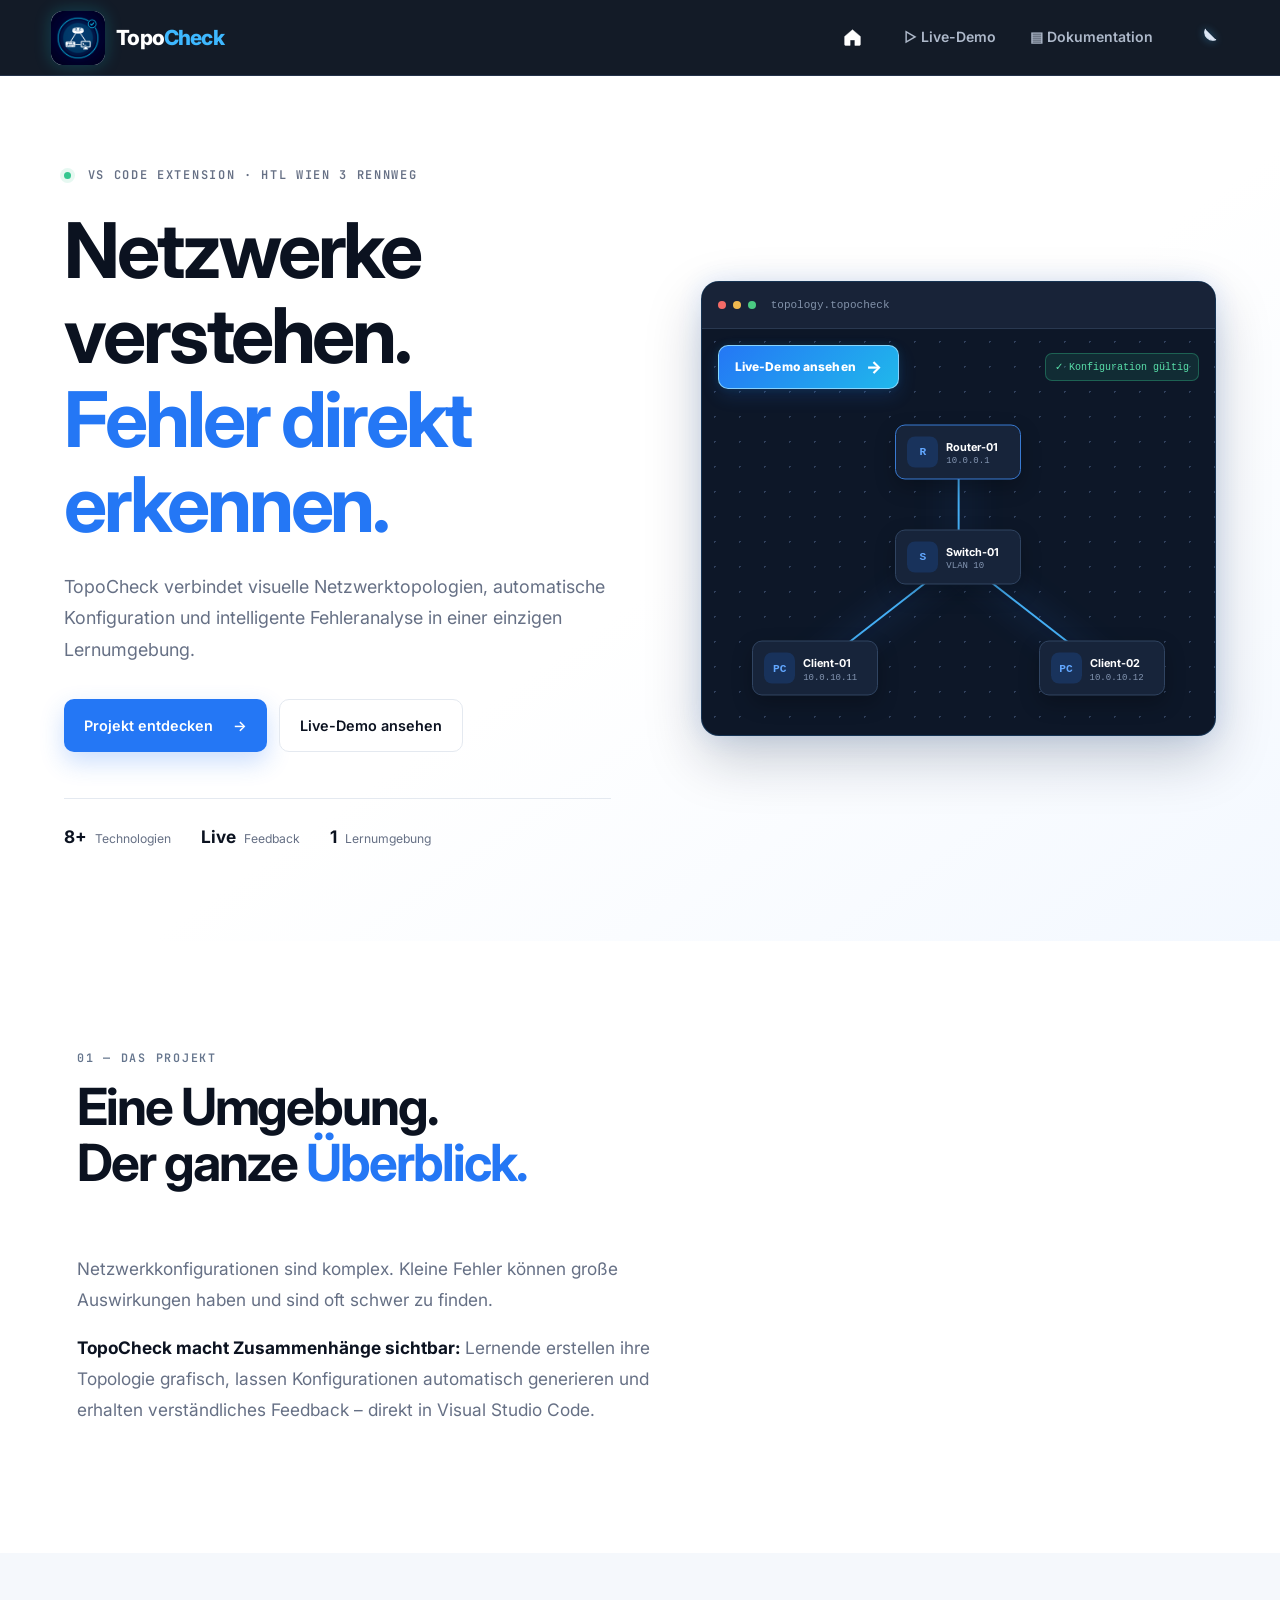
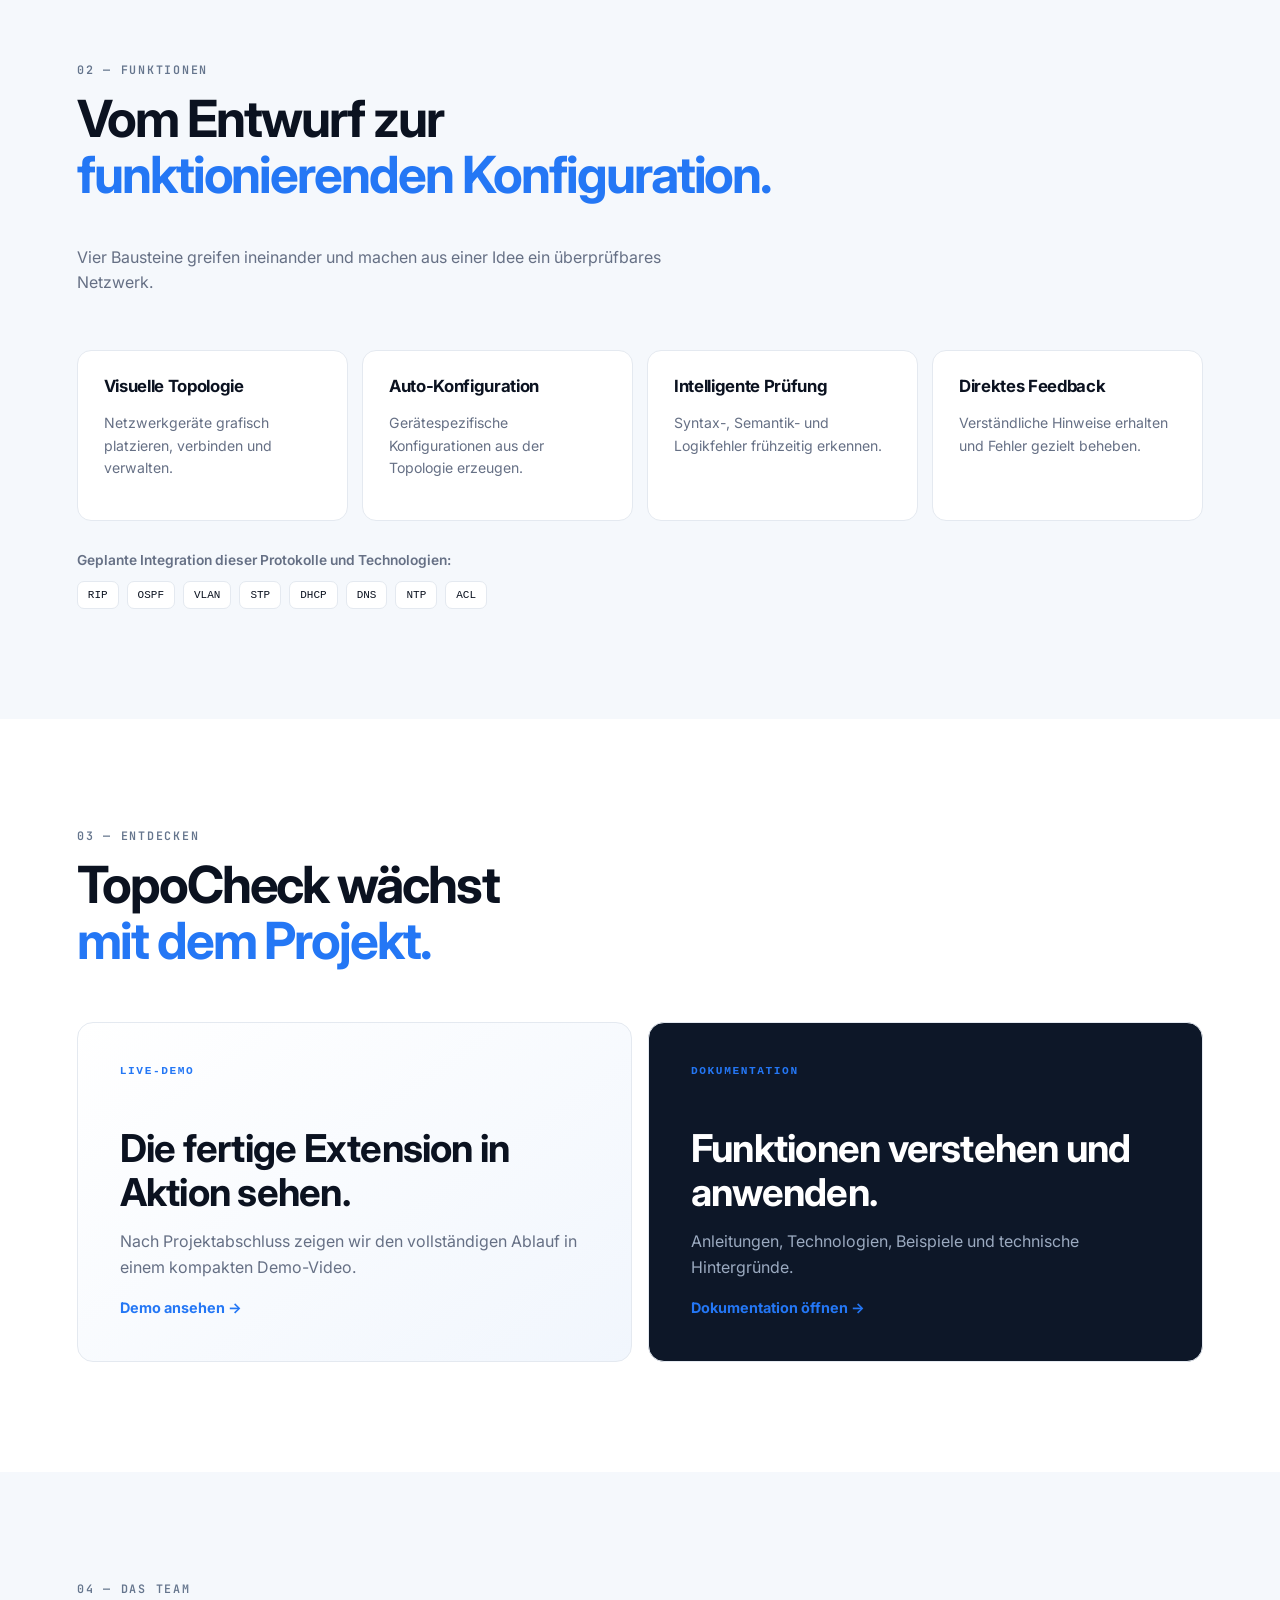
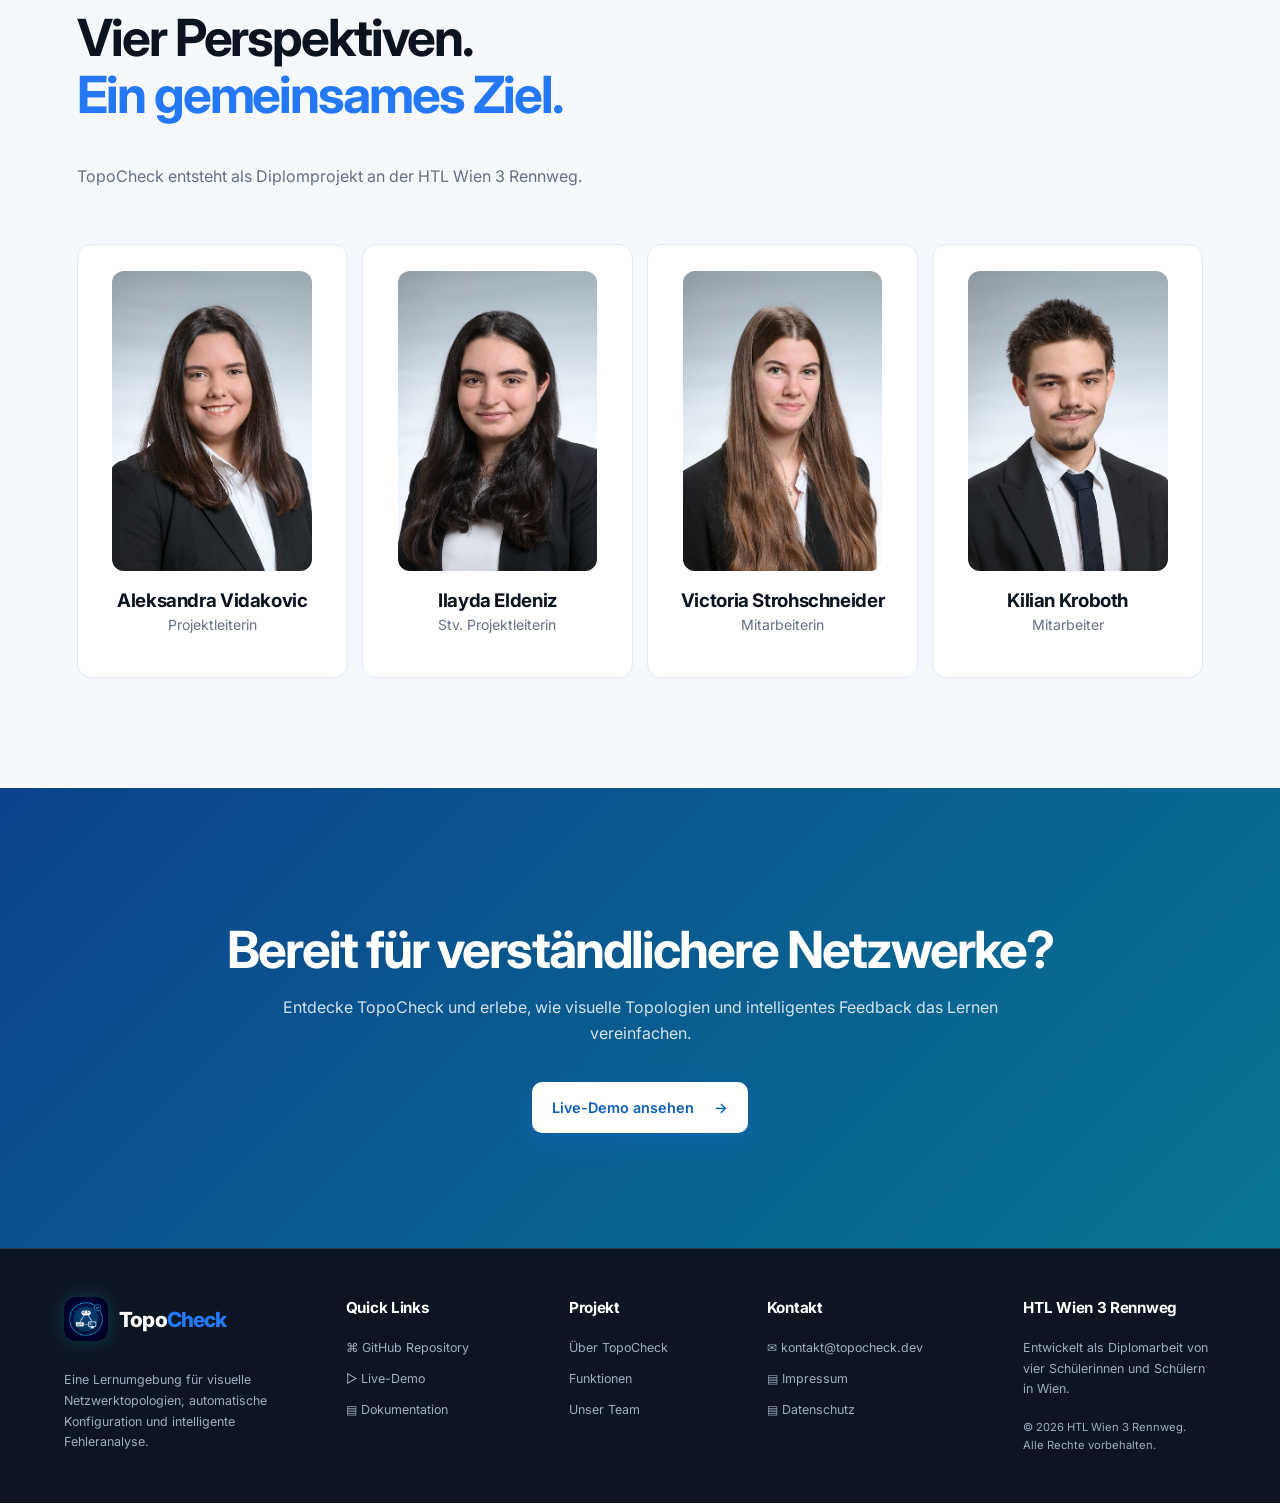
==== commit 77cbb183: "Refine responsive layout and expand documentation" ====
--- a/index.html
+++ b/index.html
@@ -23,15 +23,15 @@
         rel="stylesheet">
 
     <!-- Stylesheets -->
-    <link rel="stylesheet" href="assets/css/base.css?v=20260817-5">
+    <link rel="stylesheet" href="assets/css/base.css?v=20261113-1">
 
-    <link rel="stylesheet" href="assets/css/components.css?v=20260817-3">
+    <link rel="stylesheet" href="assets/css/components.css?v=20261113-1">
 
-    <link rel="stylesheet" href="assets/css/home.css?v=20260817-18">
+    <link rel="stylesheet" href="assets/css/home.css?v=20261113-1">
 
     <link rel="stylesheet" href="assets/css/animations.css?v=20260816-4">
 
-    <link rel="stylesheet" href="assets/css/responsive.css?v=20260816-3">
+    <link rel="stylesheet" href="assets/css/responsive.css?v=20261113-1">
 
     <!-- JavaScript -->
     <script src="assets/js/main.js?v=20260817-3" defer></script>
@@ -41,7 +41,7 @@
 
 <body>
     <header class="site-header"><a class="brand" href="./" aria-label="TopoCheck Startseite"><img
-                class="brand-logo" src="assets/images/logo/dark_logo.jpeg" alt=""><span class="brand-text"><span>T</span><span>o</span><span>p</span><span>o</span><span>C</span><span>h</span><span>e</span><span>c</span><span>k</span></span></a><button
+                class="brand-logo" src="assets/images/logo/dark_logo.jpeg" alt=""><span class="brand-text">Topo<em>Check</em></span></a><button
             class="menu-button" type="button" aria-label="Navigation öffnen" aria-expanded="false"
             aria-controls="main-navigation"><span></span><span></span><span></span></button>
         <nav class="main-nav" id="main-navigation"><a class="nav-home active" href="./" aria-label="Startseite" title="Startseite"><svg viewBox="0 0 24 24" aria-hidden="true"><path d="M3 10.8 12 3l9 7.8v9.1a1.1 1.1 0 0 1-1.1 1.1h-5.2v-6.2H9.3V21H4.1A1.1 1.1 0 0 1 3 19.9Z"></path></svg></a><a href="playground/">▷ Live-Demo</a><a
@@ -62,7 +62,10 @@
             <div class="topology-window reveal" aria-label="Vorschau der TopoCheck Extension">
                 <div class="window-bar"><i></i><i></i><i></i><span>topology.topocheck</span></div>
                 <div class="topology-canvas">
-                    <a class="preview-playground" href="playground/">Live-Demo ansehen <span>→</span></a>
+                    <div class="topology-actions">
+                        <a class="preview-playground" href="playground/">Live-Demo ansehen <span aria-hidden="true">→</span></a>
+                        <span class="valid-badge">✓ Konfiguration gültig</span>
+                    </div>
                     <div class="topology-graph">
                         <svg class="topology-wires" viewBox="0 0 100 100" preserveAspectRatio="none" aria-hidden="true">
                             <line x1="50" y1="18" x2="50" y2="50"></line>
@@ -74,7 +77,6 @@
                         <div class="device client client-a"><b>PC</b><span>Client-01<small>10.0.10.11</small></span></div>
                         <div class="device client client-b"><b>PC</b><span>Client-02<small>10.0.10.12</small></span></div>
                     </div>
-                    <span class="valid-badge">✓ Konfiguration gültig</span>
                 </div>
             </div>
         </section>
@@ -100,19 +102,19 @@
                 <p>Vier Bausteine greifen ineinander und machen aus einer Idee ein überprüfbares Netzwerk.</p>
             </div>
             <div class="feature-grid">
-                <article class="feature-card reveal"><span>01</span><i>⌘</i>
+                <article class="feature-card reveal">
                     <h3>Visuelle Topologie</h3>
                     <p>Netzwerkgeräte grafisch platzieren, verbinden und verwalten.</p>
                 </article>
-                <article class="feature-card reveal"><span>02</span><i>{ }</i>
+                <article class="feature-card reveal">
                     <h3>Auto-Konfiguration</h3>
                     <p>Gerätespezifische Konfigurationen aus der Topologie erzeugen.</p>
                 </article>
-                <article class="feature-card reveal"><span>03</span><i>✓</i>
+                <article class="feature-card reveal">
                     <h3>Intelligente Prüfung</h3>
                     <p>Syntax-, Semantik- und Logikfehler frühzeitig erkennen.</p>
                 </article>
-                <article class="feature-card reveal"><span>04</span><i>!</i>
+                <article class="feature-card reveal">
                     <h3>Direktes Feedback</h3>
                     <p>Verständliche Hinweise erhalten und Fehler gezielt beheben.</p>
                 </article>
--- a/assets/css/base.css
+++ b/assets/css/base.css
@@ -248,11 +248,6 @@
     box-shadow: 0 18px 40px rgba(0, 0, 0, 0.28);
 }
 
-[data-theme="dark"] .feature-card i {
-    color: var(--blue);
-    background: rgba(90, 156, 255, 0.12);
-}
-
 [data-theme="dark"] .path-card:not(.dark) {
     background:
         linear-gradient(145deg,
--- a/assets/css/components.css
+++ b/assets/css/components.css
@@ -54,32 +54,11 @@
 }
 
 .site-header .brand-text {
-    display: flex;
-    gap: .02em;
-}
-
-.site-header .brand-text > span {
-    display: inline-block;
     color: #ffffff;
-    animation: brand-float 6s ease-in-out infinite;
-}
-
-.site-header .brand-text > span:nth-child(n + 5) {
+}
+
+.site-header .brand-text em {
     color: #3eb8ff;
-}
-
-.site-header .brand-text > span:nth-child(2) { animation-delay: .3s; }
-.site-header .brand-text > span:nth-child(3) { animation-delay: .6s; }
-.site-header .brand-text > span:nth-child(4) { animation-delay: .9s; }
-.site-header .brand-text > span:nth-child(5) { animation-delay: 1.2s; }
-.site-header .brand-text > span:nth-child(6) { animation-delay: 1.5s; }
-.site-header .brand-text > span:nth-child(7) { animation-delay: 1.8s; }
-.site-header .brand-text > span:nth-child(8) { animation-delay: 2.1s; }
-.site-header .brand-text > span:nth-child(9) { animation-delay: 2.4s; }
-
-@keyframes brand-float {
-    0%, 100% { transform: translateY(0); }
-    50% { transform: translateY(-10px); }
 }
 
 /* Hauptnavigation */
@@ -298,18 +277,13 @@
 /* Bereichsüberschriften */
 
 .section-heading {
-    display: flex;
-    align-items: end;
-    justify-content: space-between;
-    gap: 40px;
-
     max-width: var(--max);
     margin: 0 auto 54px;
 }
 
 .section-heading>p {
-    max-width: 390px;
-    margin-bottom: 14px;
+    max-width: 620px;
+    margin: 16px 0 0;
 
     color: var(--muted);
 }
@@ -508,11 +482,6 @@
 
     .main-nav .nav-contact {
         padding: 11px 12px;
-    }
-
-    .section-heading {
-        flex-direction: column;
-        align-items: flex-start;
     }
 }
 
@@ -583,8 +552,4 @@
     .site-footer {
         transition: none;
     }
-
-    .site-header .brand-text > span {
-        animation: none;
-    }
-}
+}
--- a/assets/css/home.css
+++ b/assets/css/home.css
@@ -107,16 +107,22 @@
 
 .topology-canvas {
     height: calc(100% - 47px);
-    position: relative;
+    display: flex;
+    flex-direction: column;
     background-image: radial-gradient(#30405c 1px, transparent 1px);
     background-size: 25px 25px
 }
 
+.topology-actions {
+    display: flex;
+    flex-wrap: wrap;
+    align-items: center;
+    justify-content: space-between;
+    gap: 12px;
+    padding: 16px 16px 0;
+}
+
 .preview-playground {
-    position: absolute;
-    top: 16px;
-    left: 16px;
-    z-index: 4;
     display: inline-flex;
     align-items: center;
     gap: 10px;
@@ -183,8 +189,9 @@
 }
 
 .topology-graph {
-    position: absolute;
-    inset: 54px 18px 14px;
+    position: relative;
+    flex: 1;
+    margin: 4px 18px 14px;
     min-height: 0
 }
 
@@ -232,9 +239,6 @@
 }
 
 .valid-badge {
-    position: absolute;
-    right: 16px;
-    top: 16px;
     padding: 7px 9px;
     border: 1px solid rgba(53, 198, 143, .35);
     border-radius: 7px;
@@ -245,16 +249,12 @@
 
 .intro {
     display: grid;
-    grid-template-columns: 1fr 1fr;
-    gap: 10vw
+    grid-template-columns: 1fr;
+    gap: 20px
 }
 
 .intro>div {
     max-width: 600px
-}
-
-.intro-copy {
-    padding-top: 36px
 }
 
 .intro-copy p {
@@ -291,24 +291,8 @@
     box-shadow: 0 18px 40px rgba(25, 46, 80, .1)
 }
 
-.feature-card>span {
-    font: 700 14px ui-monospace, monospace;
-    color: #93a0b2
-}
-
-.feature-card i {
-    margin: 44px 0 25px;
-    width: 46px;
-    height: 46px;
-    display: grid;
-    place-items: center;
-    border-radius: 12px;
-    background: #edf5ff;
-    color: var(--blue);
-    font: 700 1.3rem ui-monospace, monospace
-}
-
 .feature-card h3 {
+    margin-top: 0;
     font-size: 1.05rem
 }
 
--- a/assets/css/responsive.css
+++ b/assets/css/responsive.css
@@ -52,24 +52,10 @@
         transform: none
     }
 
-    .intro {
-        grid-template-columns: 1fr;
-        gap: 20px
-    }
-
-    .intro-copy {
-        padding-top: 0
-    }
-
     .feature-grid,
     .team-grid,
     .roadmap-grid {
         grid-template-columns: 1fr 1fr
-    }
-
-    .section-heading {
-        align-items: start;
-        flex-direction: column
     }
 
     .path-grid {
@@ -154,7 +140,7 @@
     }
 
     .topology-graph {
-        inset-inline: 8px
+        margin-inline: 8px
     }
 
     .device {
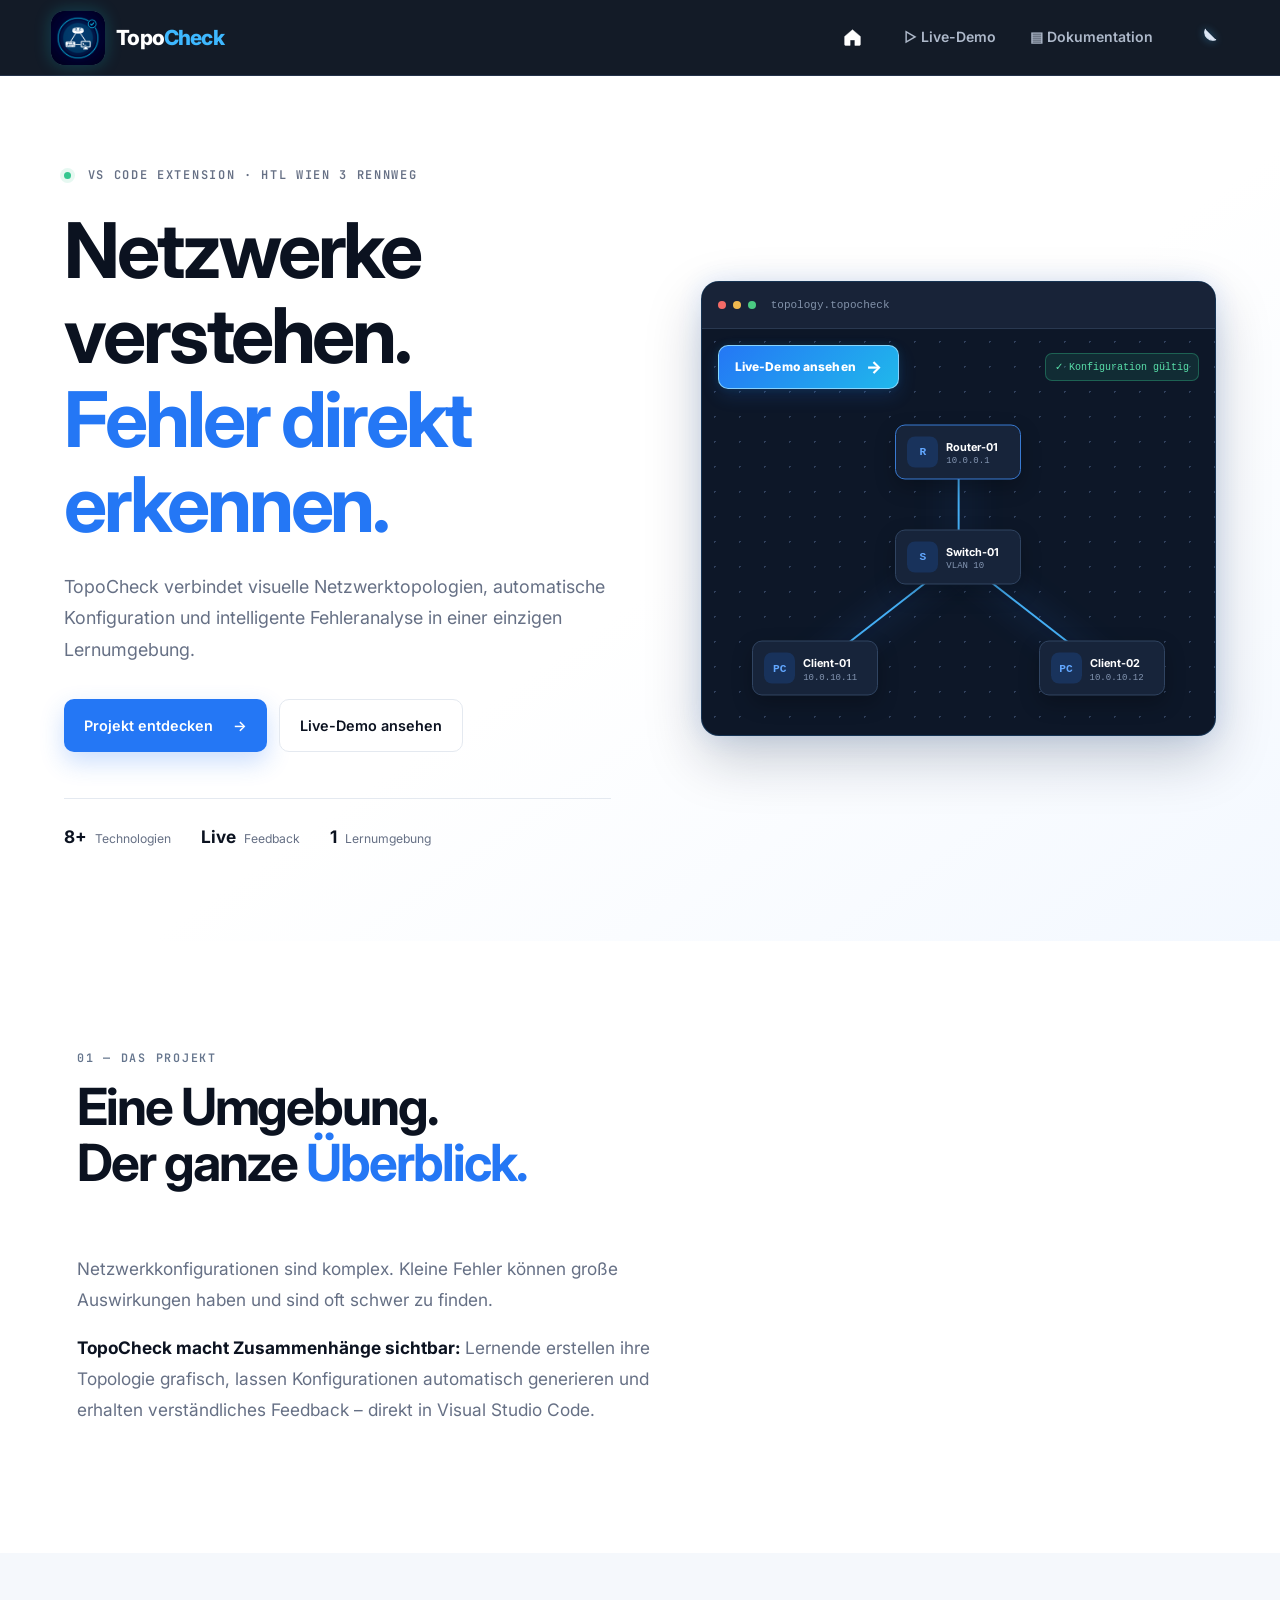
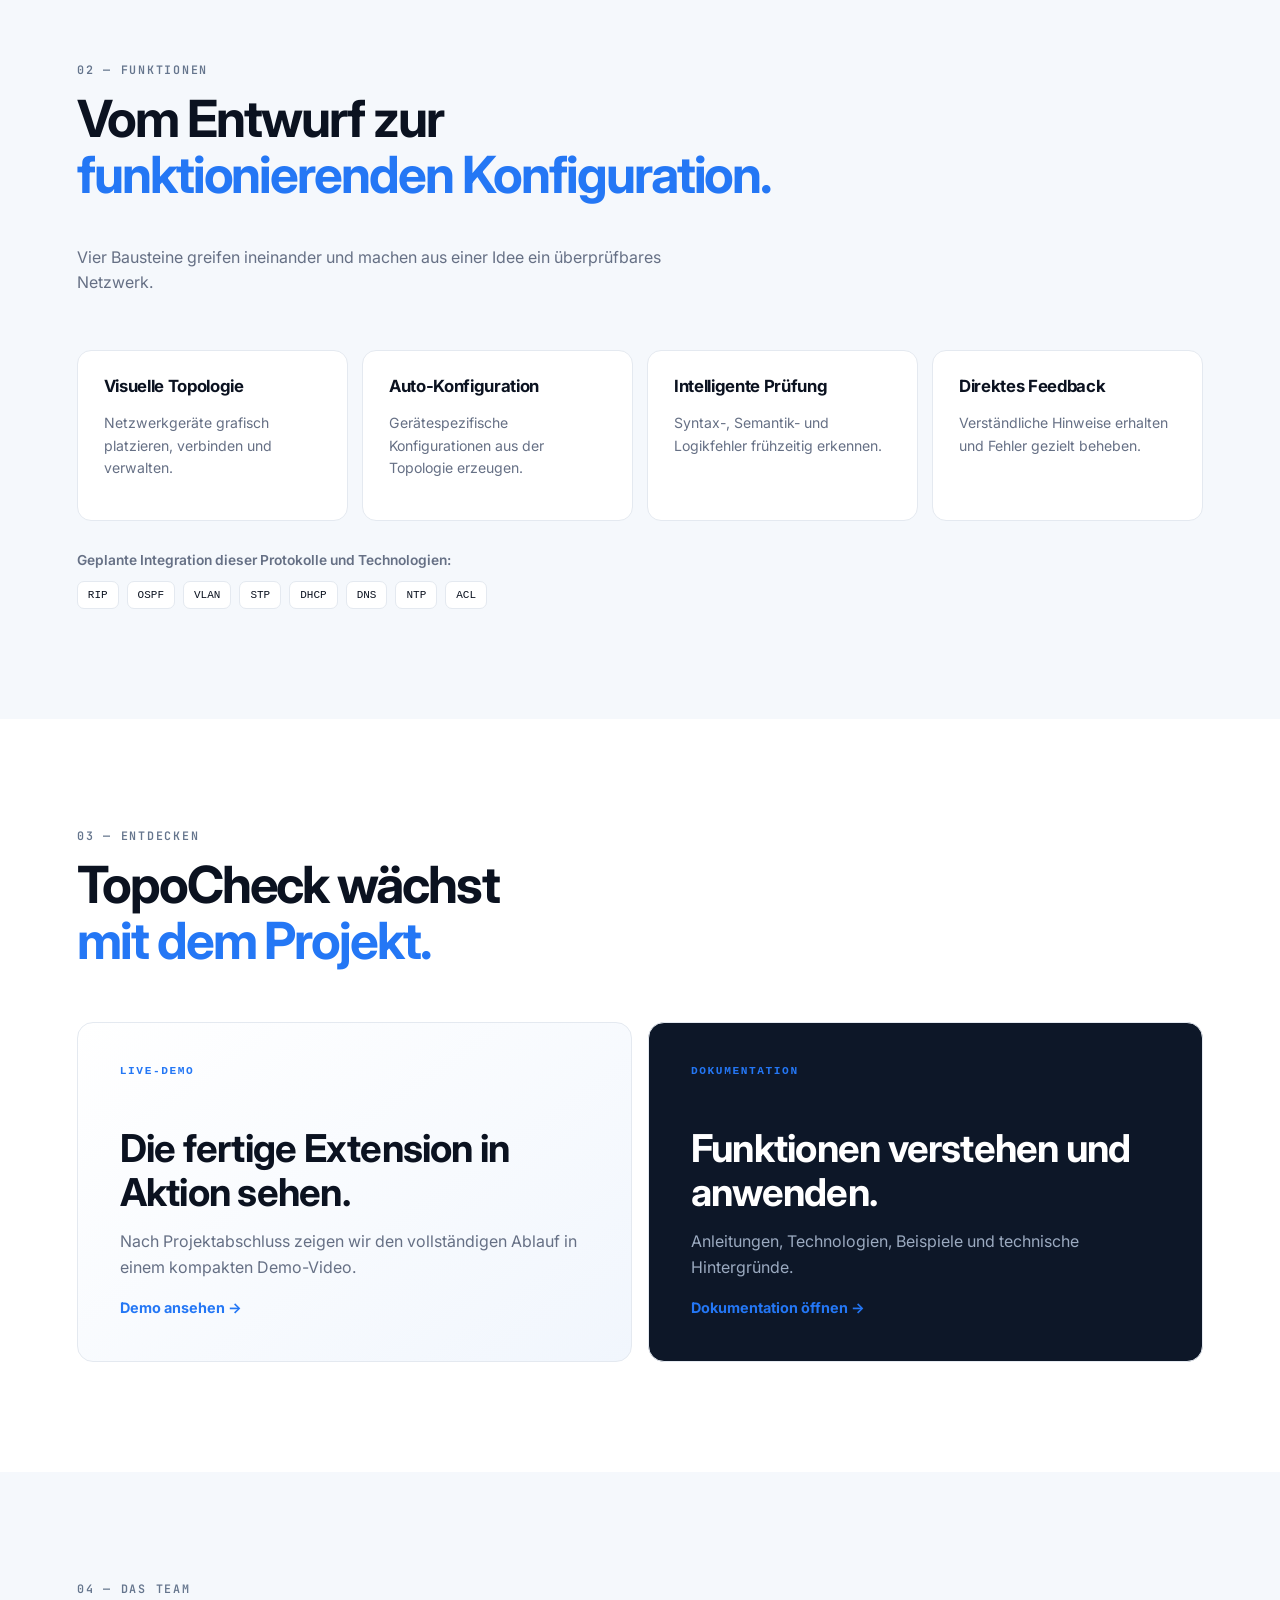
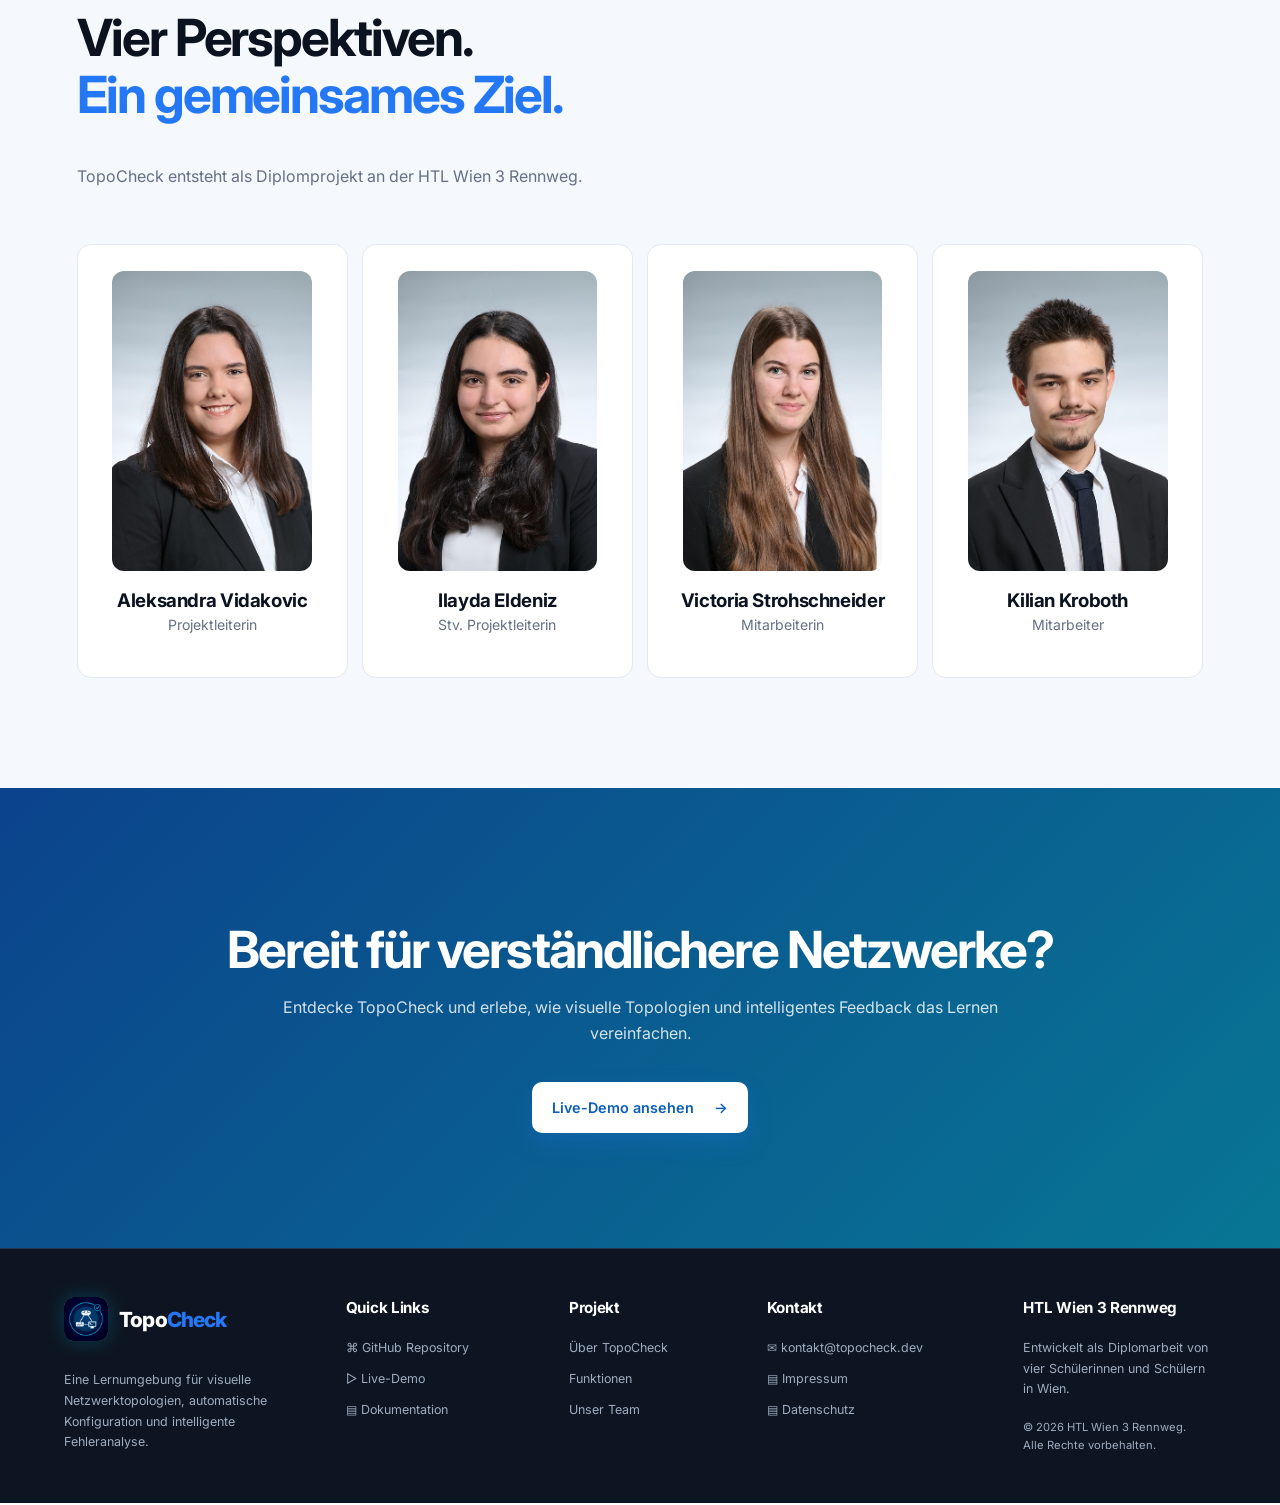
==== commit 50004203: "Clip white corners from website logo" ====
--- a/index.html
+++ b/index.html
@@ -25,7 +25,7 @@
     <!-- Stylesheets -->
     <link rel="stylesheet" href="assets/css/base.css?v=20261113-1">
 
-    <link rel="stylesheet" href="assets/css/components.css?v=20261113-1">
+    <link rel="stylesheet" href="assets/css/components.css?v=20261113-2">
 
     <link rel="stylesheet" href="assets/css/home.css?v=20261113-1">
 
--- a/assets/css/components.css
+++ b/assets/css/components.css
@@ -42,7 +42,7 @@
     width: 44px;
     height: 44px;
     object-fit: contain;
-    border-radius: 12px;
+    border-radius: 25%;
     image-rendering: auto;
     filter: contrast(1.12) saturate(1.12);
     box-shadow: 0 0 18px rgba(25, 210, 238, .2);
